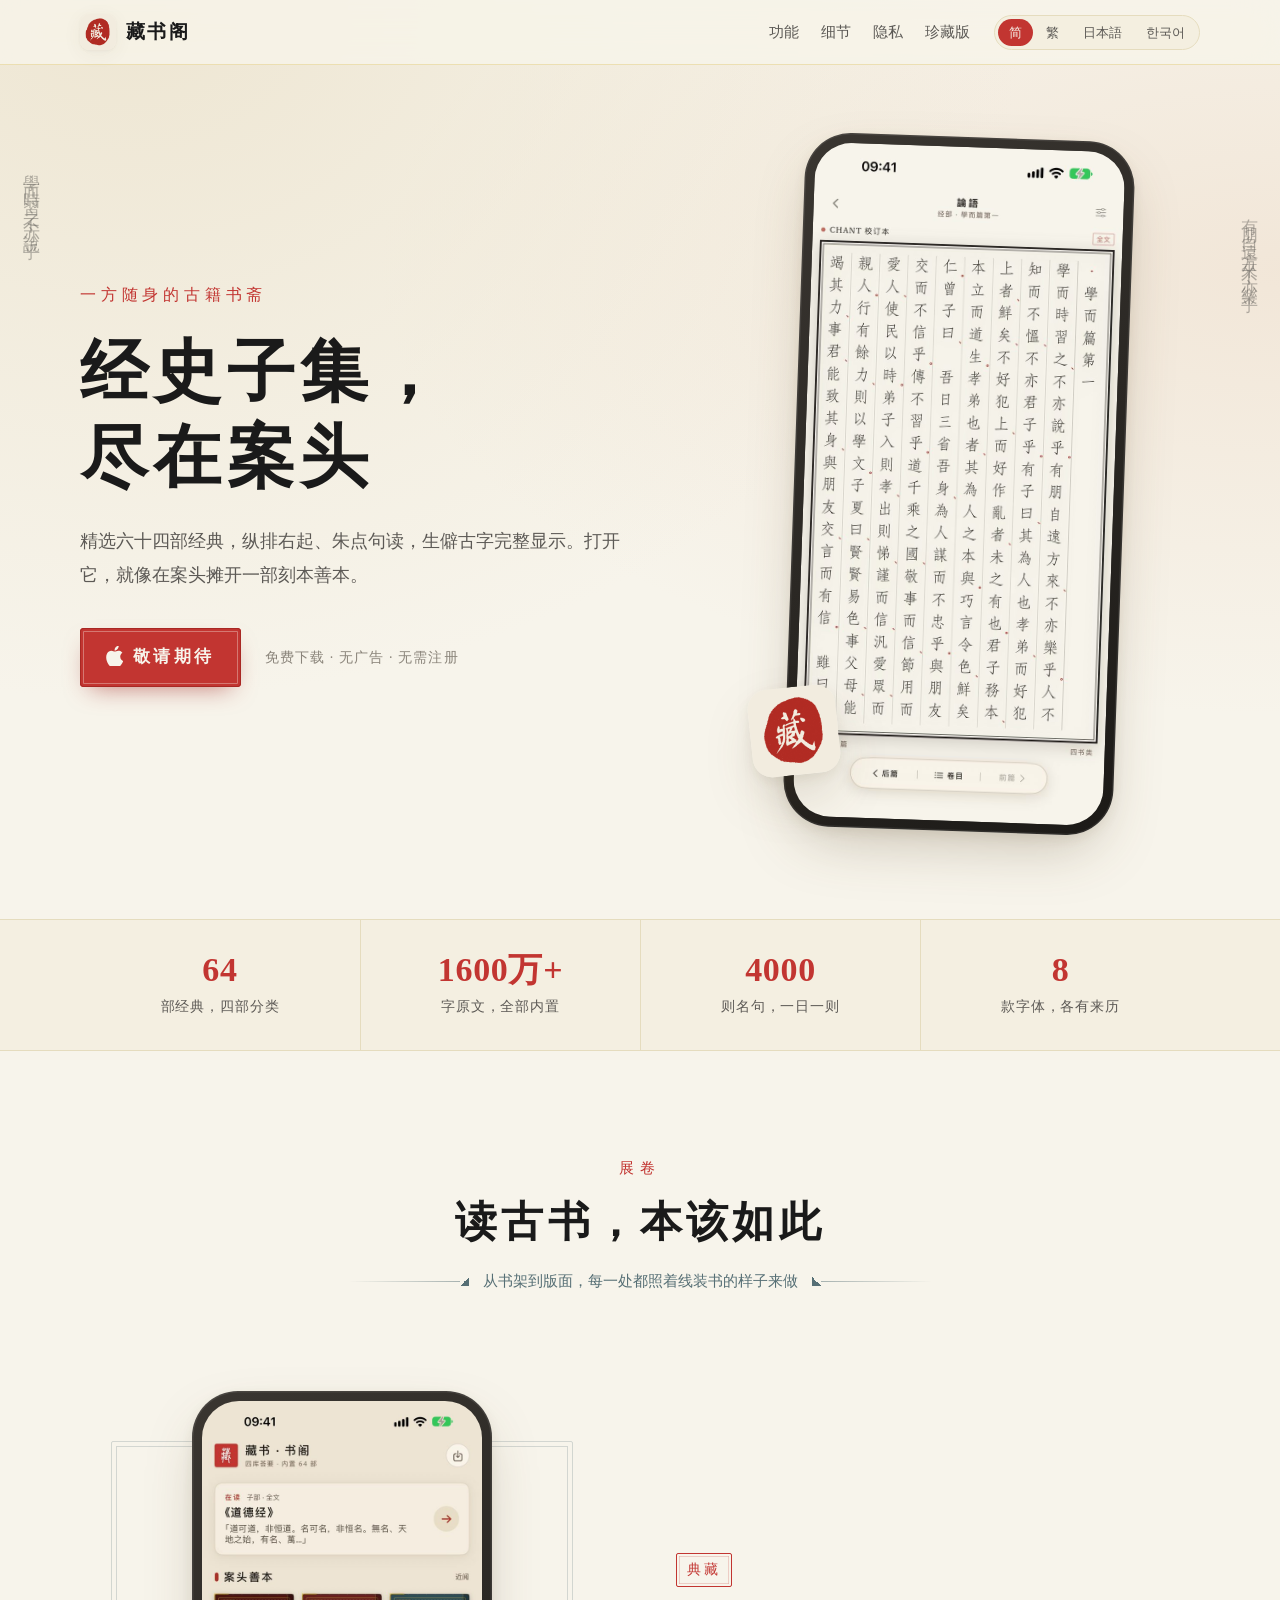
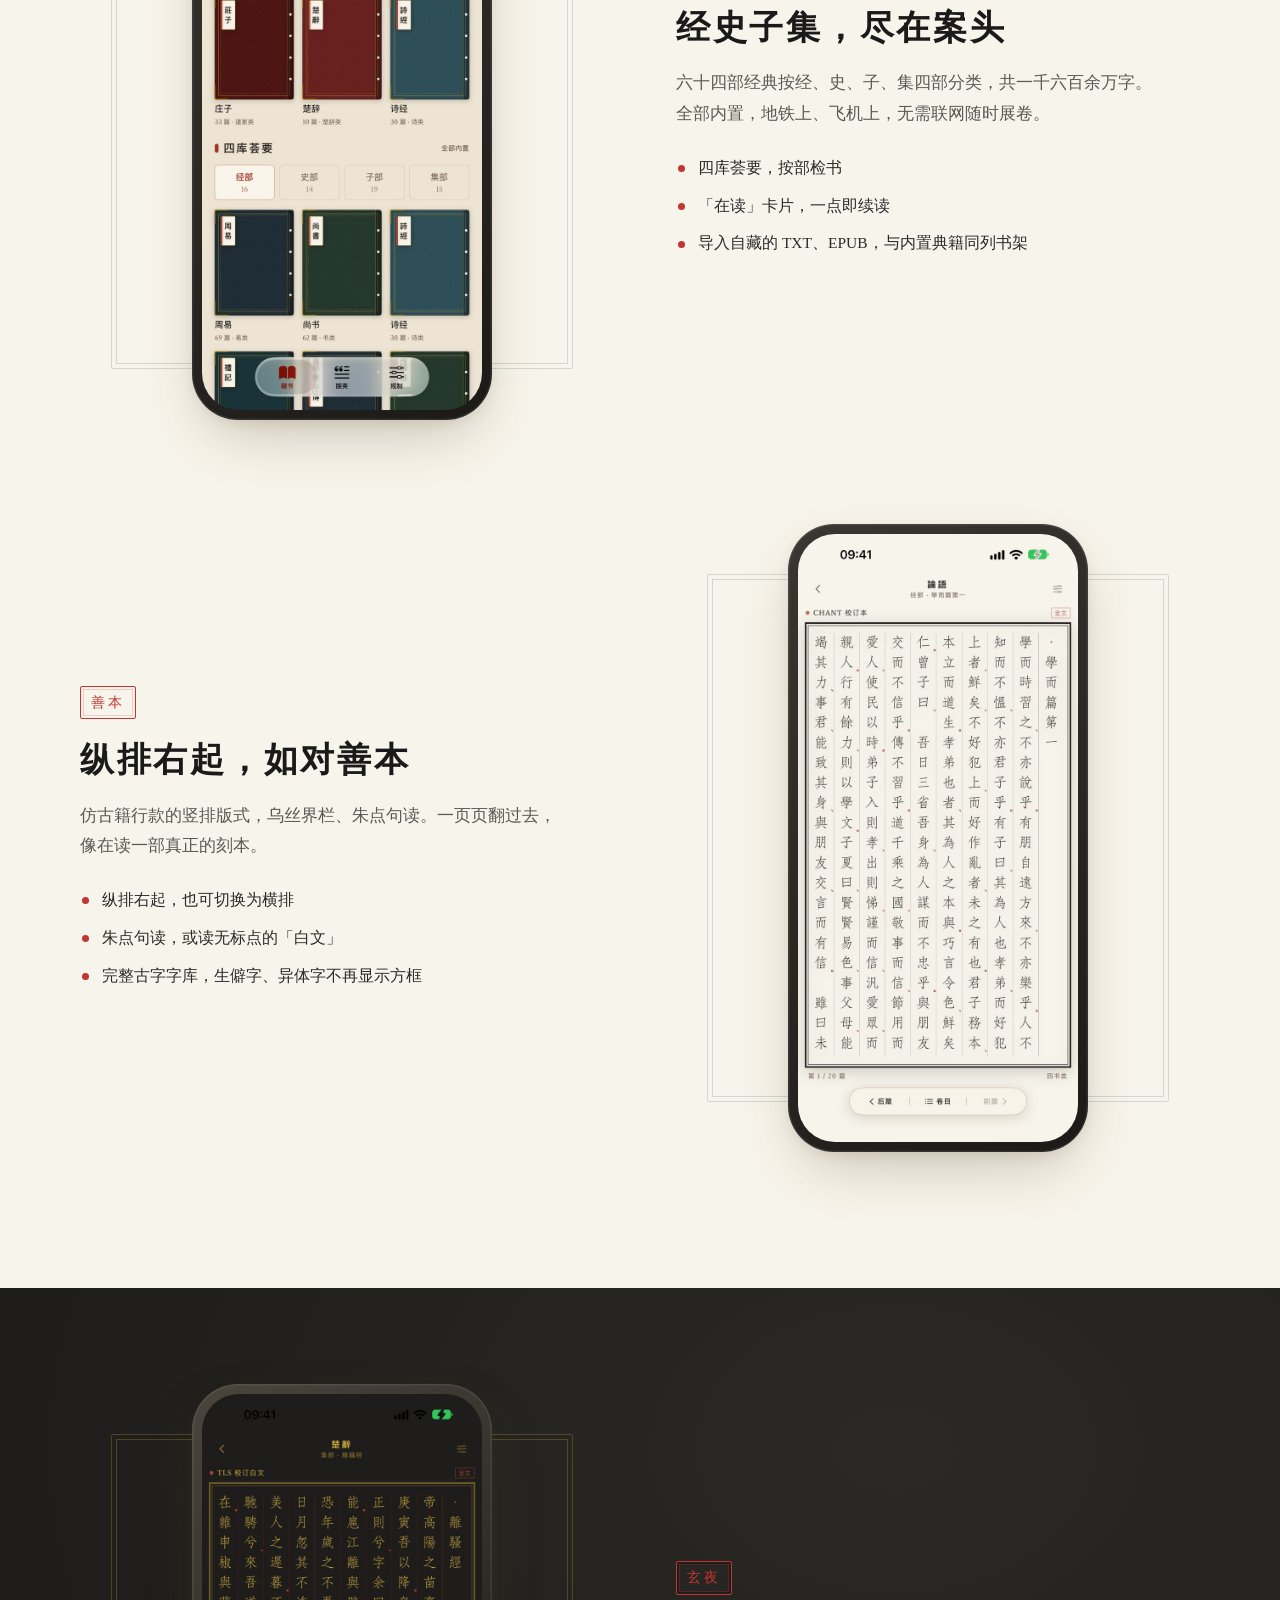
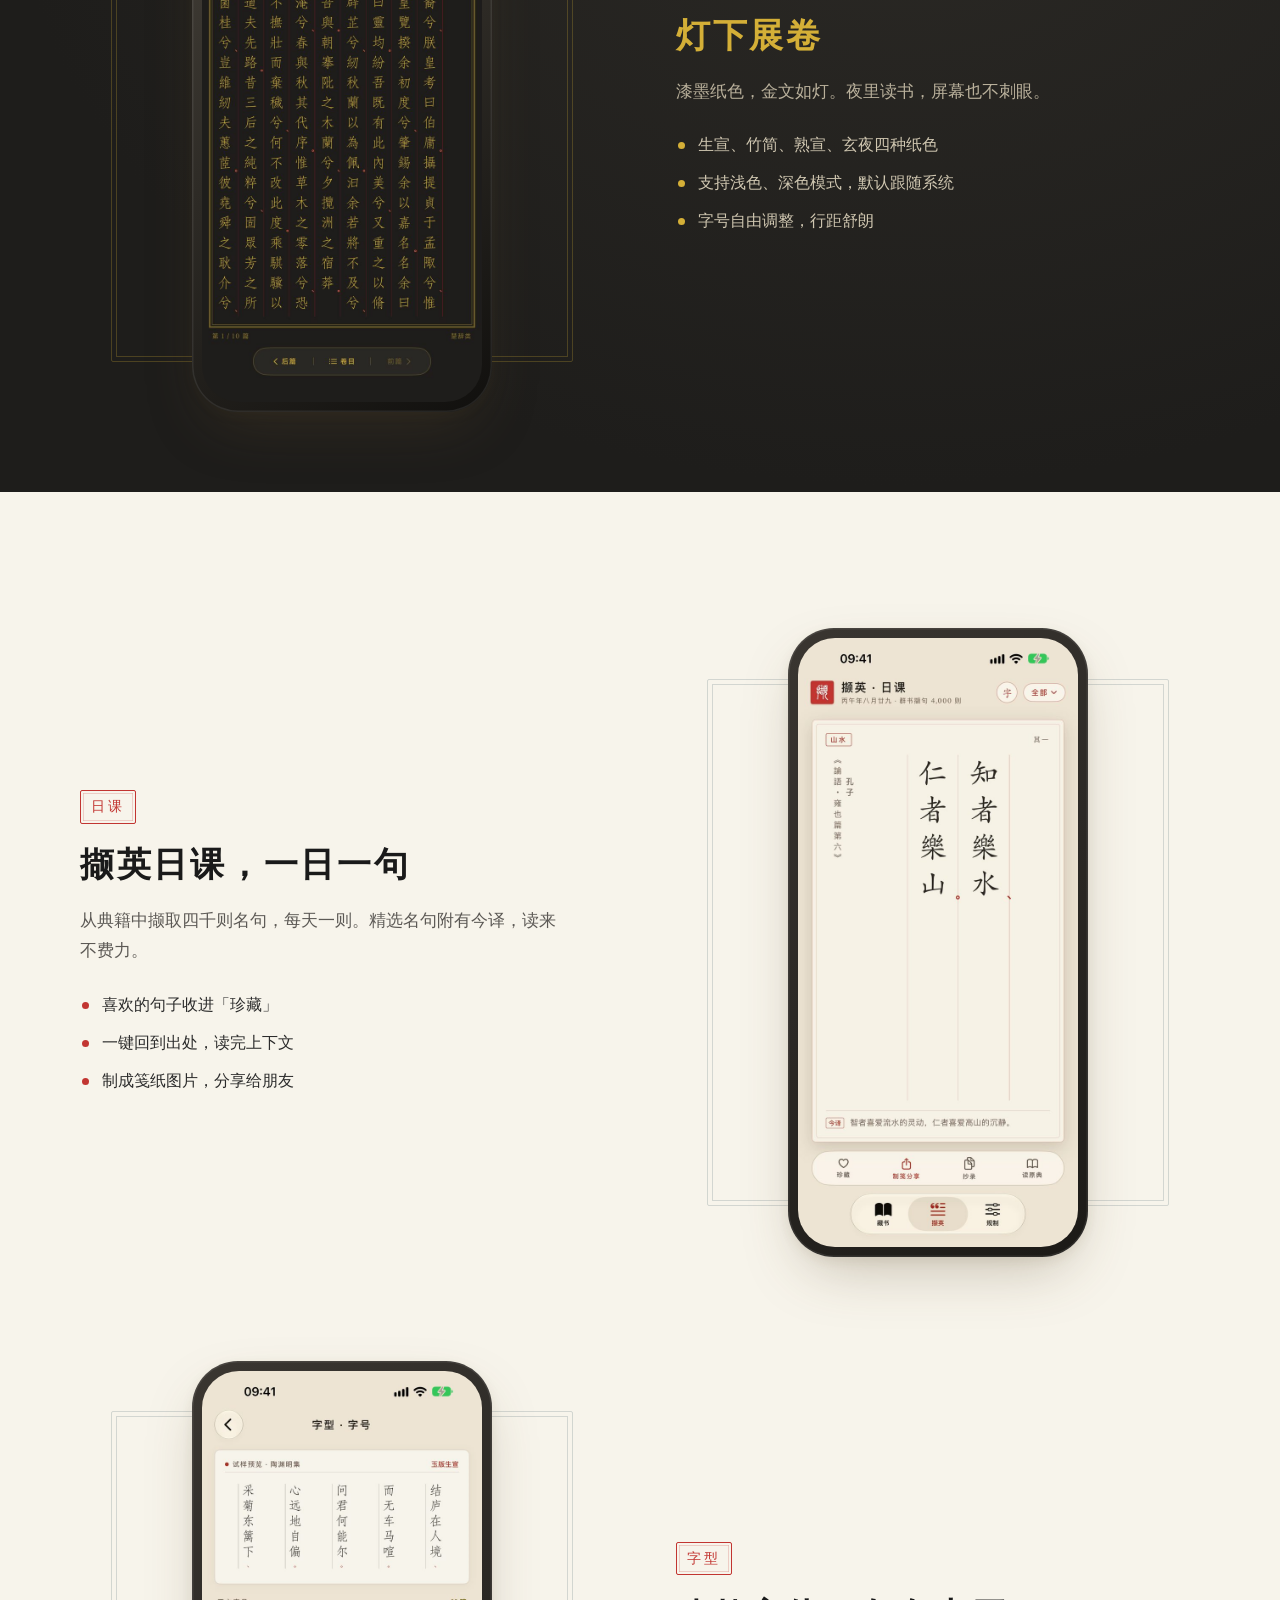
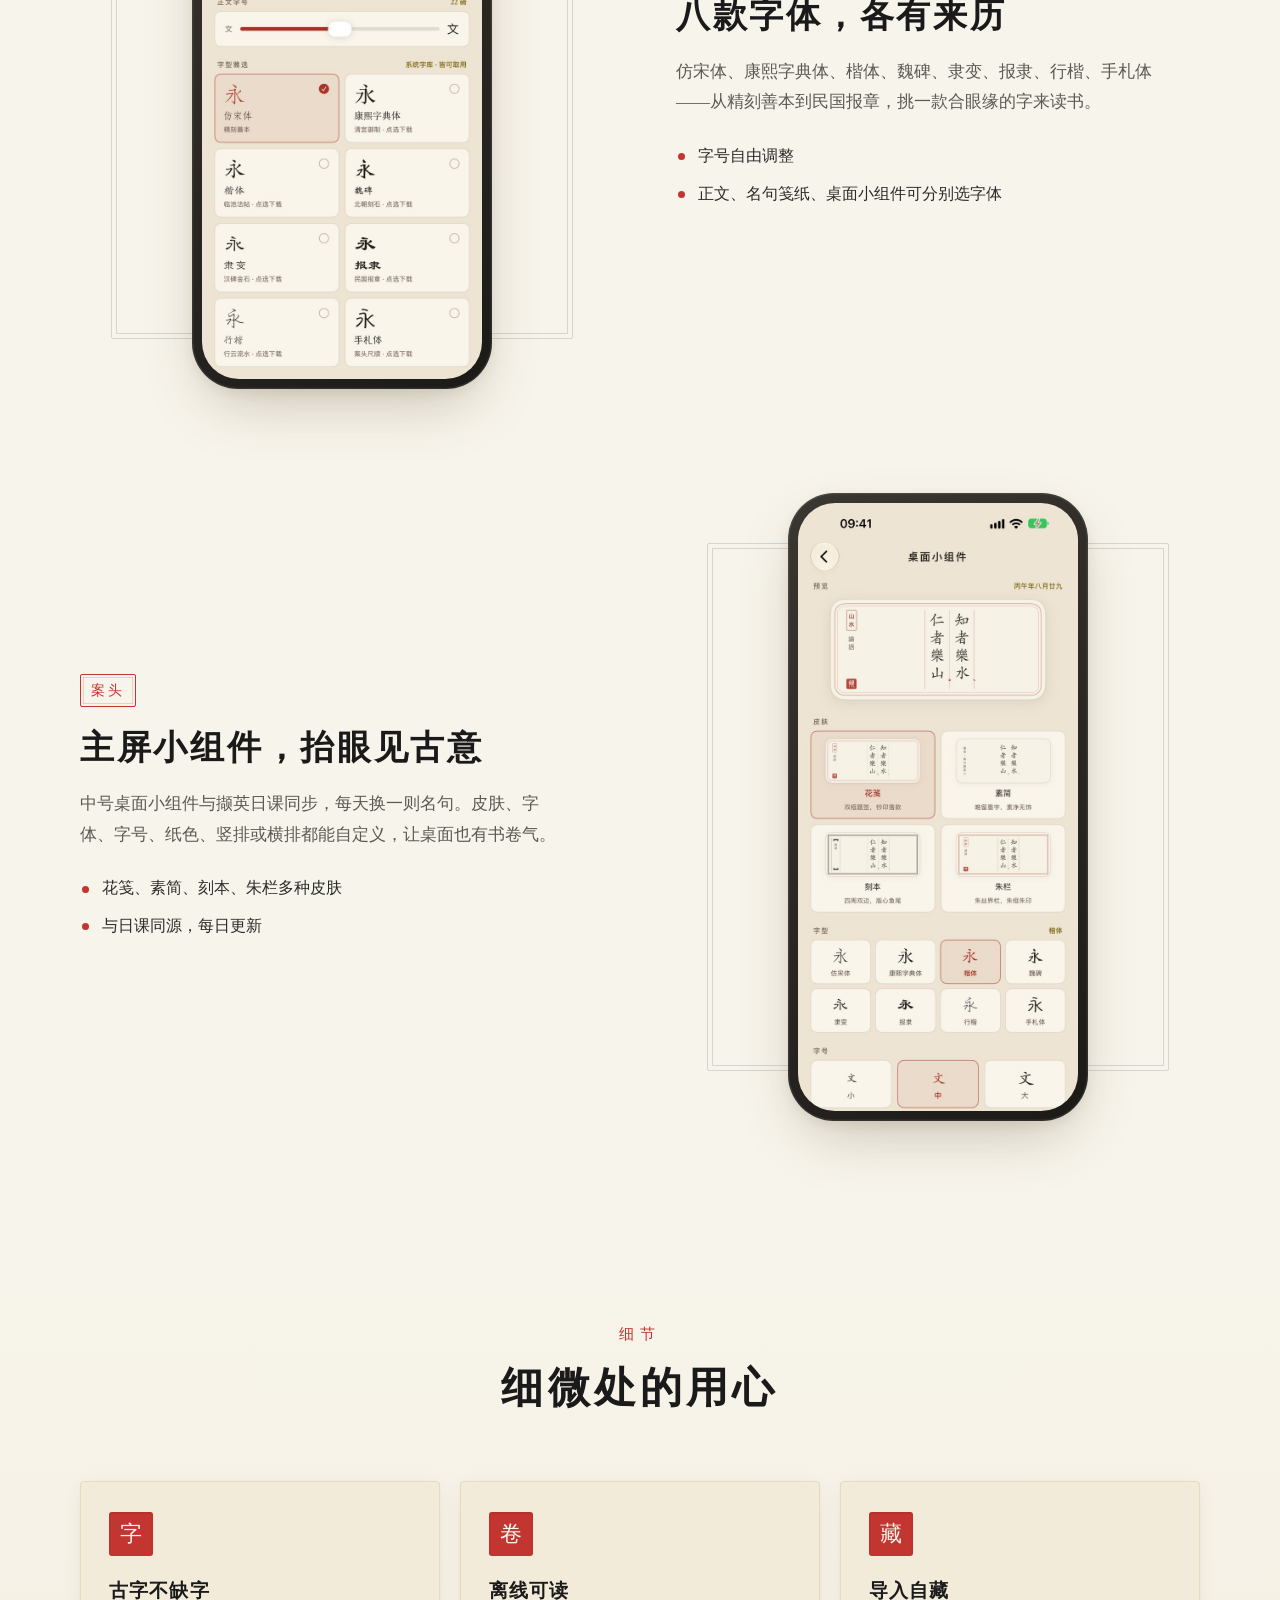
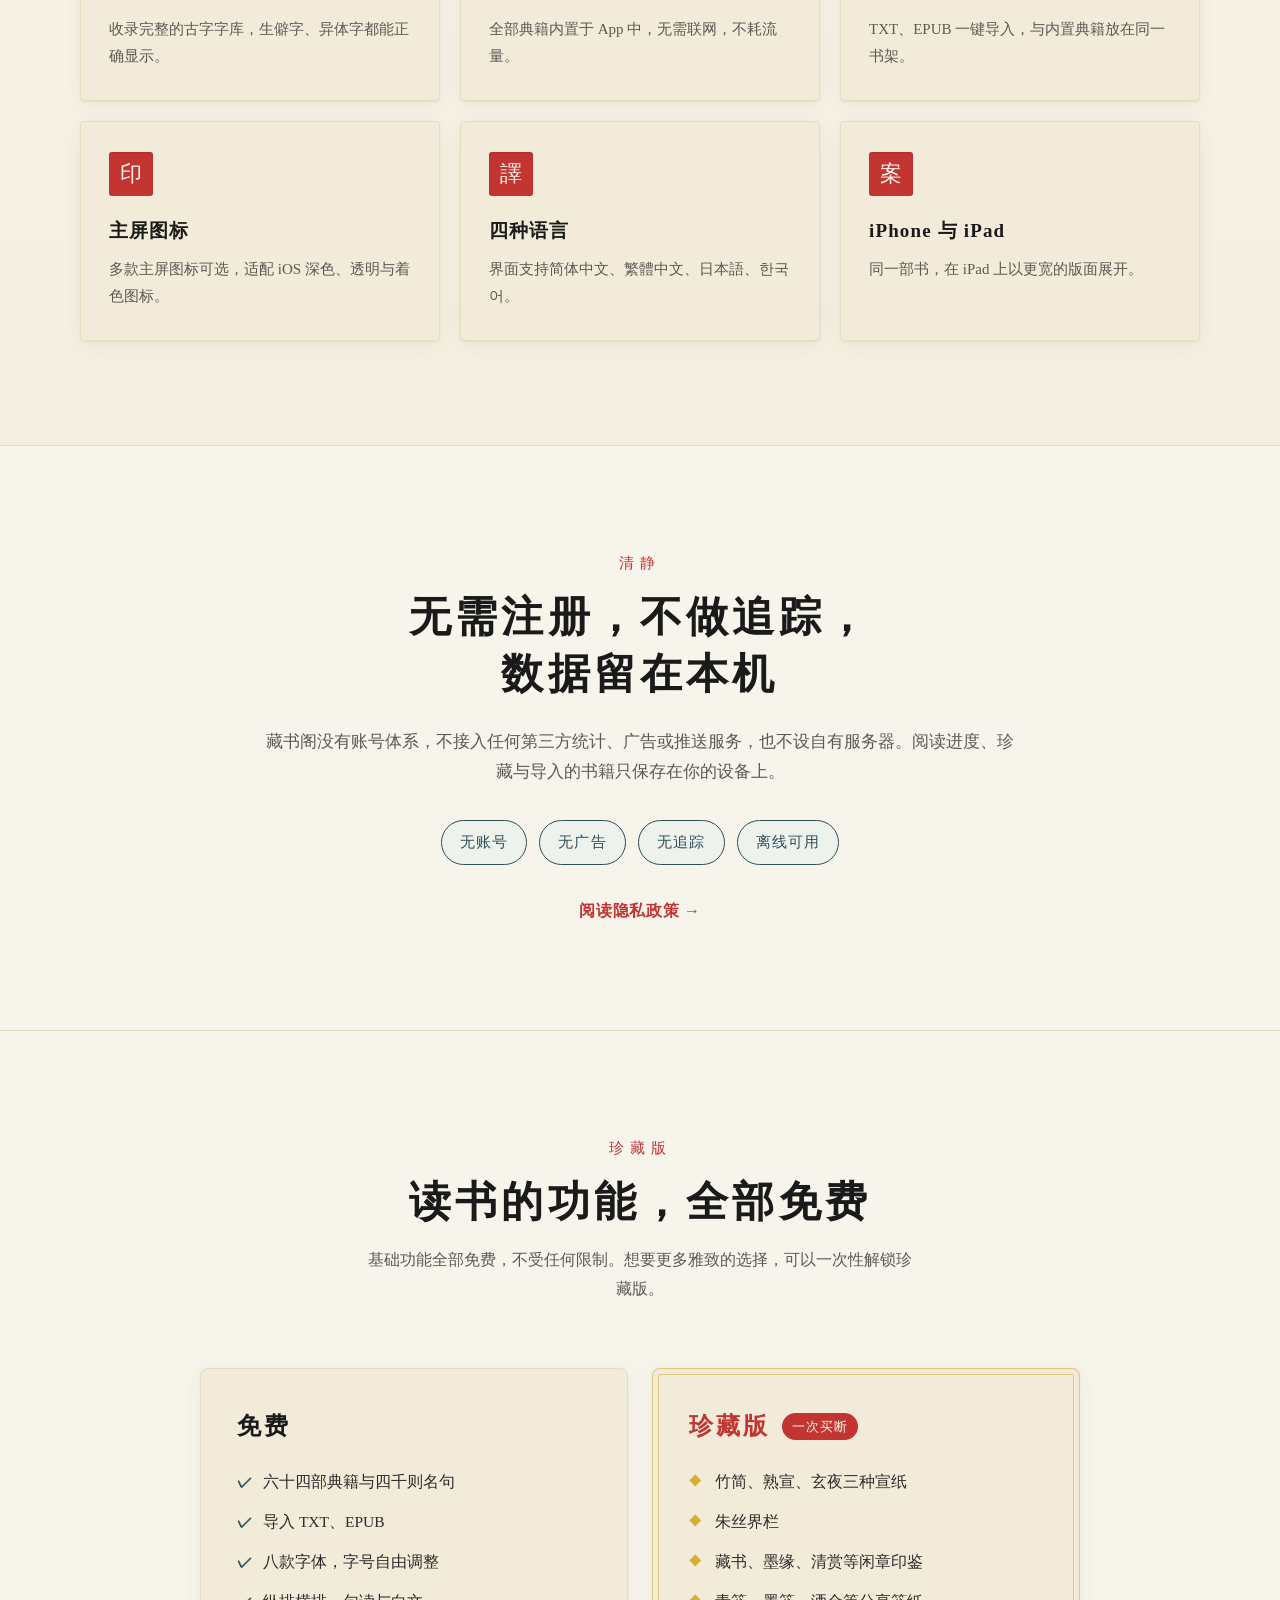
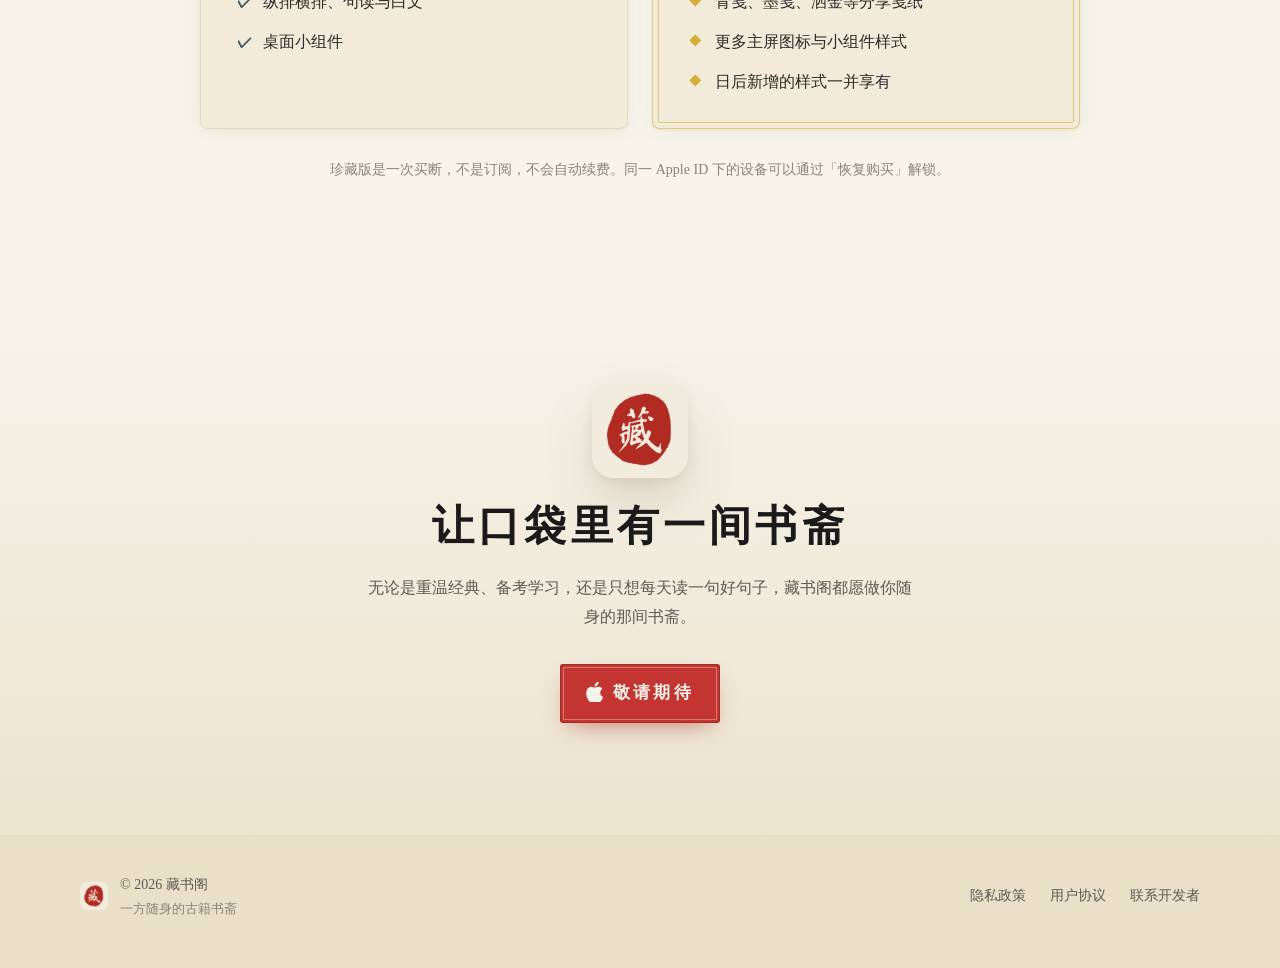
==== website/index.html @ b7f296fc "Add files via upload" ====
<!DOCTYPE html>
<html lang="zh-CN">
<head>
  <meta charset="UTF-8">
  <meta name="viewport" content="width=device-width, initial-scale=1.0">
  <title>藏书阁 — 纵排善本的古籍阅读器</title>
  <meta name="description" content="藏书阁是一款 iPhone 与 iPad 古籍阅读 App：六十四部经史子集经典全部内置，纵排右起、乌丝界栏、朱点句读，生僻古字完整显示；每日一则名句与桌面小组件。无广告，无需注册。">
  <meta name="theme-color" content="#F7F4EB">
  <link rel="canonical" href="https://cangshuge.nonoor.com/">
  <link rel="alternate" hreflang="zh-Hans" href="https://cangshuge.nonoor.com/?lang=zh-Hans">
  <link rel="alternate" hreflang="zh-Hant" href="https://cangshuge.nonoor.com/?lang=zh-Hant">
  <link rel="alternate" hreflang="ja" href="https://cangshuge.nonoor.com/?lang=ja">
  <link rel="alternate" hreflang="ko" href="https://cangshuge.nonoor.com/?lang=ko">
  <link rel="alternate" hreflang="x-default" href="https://cangshuge.nonoor.com/">
  <meta property="og:type" content="website">
  <meta property="og:url" content="https://cangshuge.nonoor.com/">
  <meta property="og:title" content="藏书阁 — 纵排善本的古籍阅读器">
  <meta property="og:description" content="">
  <meta property="og:image" content="https://cangshuge.nonoor.com/assets/og-zh-Hans.jpg">
  <meta name="twitter:card" content="summary_large_image">
  <link rel="icon" href="./assets/favicon.png" type="image/png">
  <link rel="apple-touch-icon" href="./assets/apple-touch-icon.png">
  <link rel="stylesheet" href="./css/style.css">
</head>
<body>
  <header class="site-header">
    <div class="container header-inner">
      <a class="brand" href="./">
        <img src="./assets/app-icon.png" alt="" class="brand-icon" width="36" height="36">
        <span data-i18n="appName">藏书阁</span>
      </a>
      <nav class="site-nav" aria-label="Sections">
        <a href="#features" data-i18n="navFeatures">功能</a>
        <a href="#details" data-i18n="navDetails">细节</a>
        <a href="#privacy" data-i18n="navPrivacy">隐私</a>
        <a href="#premium" data-i18n="navPremium">珍藏版</a>
      </nav>
      <nav class="lang-switcher" aria-label="Language">
        <button type="button" data-lang="zh-Hans">简</button>
        <button type="button" data-lang="zh-Hant">繁</button>
        <button type="button" data-lang="ja">日本語</button>
        <button type="button" data-lang="ko">한국어</button>
      </nav>
    </div>
  </header>

  <main>
    <section class="hero">
      <p class="hero-column hero-column-left" aria-hidden="true">學而時習之不亦說乎</p>
      <p class="hero-column hero-column-right" aria-hidden="true">有朋自遠方來不亦樂乎</p>
      <div class="container hero-inner">
        <div class="hero-copy">
          <p class="eyebrow" data-i18n="heroEyebrow">一方随身的古籍书斋</p>
          <h1 data-i18n-html="heroTitle">经史子集，<br>尽在案头</h1>
          <p class="hero-subtitle" data-i18n="heroSubtitle">精选六十四部经典，纵排右起、朱点句读，生僻古字完整显示。打开它，就像在案头摊开一部刻本善本。</p>
          <div class="hero-actions">
            <a class="seal-button is-pending" data-app-store aria-disabled="true" target="_blank" rel="noopener">
              <svg class="apple-mark" viewBox="0 0 17 20" aria-hidden="true"><path fill="currentColor" d="M14.2 10.6c0-2.6 2.1-3.8 2.2-3.9-1.2-1.8-3.1-2-3.7-2-1.6-.2-3.1.9-3.9.9-.8 0-2-.9-3.4-.9C3.7 4.8 2 5.8 1.1 7.4-.8 10.7.6 15.6 2.4 18.2c.9 1.3 1.9 2.7 3.3 2.6 1.3-.1 1.8-.9 3.4-.9s2 .9 3.4.8c1.4 0 2.3-1.3 3.2-2.6 1-1.5 1.4-2.9 1.4-3-.1 0-2.9-1.1-2.9-4.5zM11.6 3c.7-.9 1.2-2.1 1.1-3.3-1 0-2.3.7-3 1.6-.7.8-1.2 2-1.1 3.2 1.1.1 2.3-.6 3-1.5z"/></svg>
              <span>敬请期待</span>
            </a>
            <p class="hero-note" data-i18n="heroNote">免费下载 · 无广告 · 无需注册</p>
          </div>
        </div>
        <div class="hero-visual">
          <div class="phone phone-hero">
            <img data-shot="02-reader" src="./assets/screenshots/zh-Hans/02-reader.jpg" alt="" width="330" height="717">
          </div>
          <img class="hero-seal" src="./assets/app-icon.png" alt="" width="88" height="88">
        </div>
      </div>
    </section>

    <section class="stats">
      <div class="container stats-grid">
        <div class="stat"><strong data-i18n="stat1Num">64</strong><span data-i18n="stat1Label">部经典，四部分类</span></div>
        <div class="stat"><strong data-i18n="stat2Num">1600万+</strong><span data-i18n="stat2Label">字原文，全部内置</span></div>
        <div class="stat"><strong data-i18n="stat3Num">4000</strong><span data-i18n="stat3Label">则名句，一日一则</span></div>
        <div class="stat"><strong data-i18n="stat4Num">8</strong><span data-i18n="stat4Label">款字体，各有来历</span></div>
      </div>
    </section>

    <section class="features" id="features">
      <div class="container">
        <header class="section-head">
          <p class="kicker" data-i18n="featuresKicker">展卷</p>
          <h2 data-i18n="featuresTitle">读古书，本该如此</h2>
          <p class="fishtail" data-i18n="featuresSubtitle">从书架到版面，每一处都照着线装书的样子来做</p>
        </header>

        <article class="feature reveal">
          <div class="feature-media"><div class="phone"><img data-shot="01-library" src="./assets/screenshots/zh-Hans/01-library.jpg" alt="" loading="lazy" width="330" height="717"></div></div>
          <div class="feature-copy">
            <p class="feature-kicker"><span class="seal-mark" data-i18n="f1Kicker">典藏</span></p>
            <h3 data-i18n="f1Title">经史子集，尽在案头</h3>
            <p data-i18n="f1Desc"></p>
            <ul class="feature-points" data-i18n-list="f1Points"></ul>
          </div>
        </article>

        <article class="feature feature-reverse reveal">
          <div class="feature-media"><div class="phone"><img data-shot="02-reader" src="./assets/screenshots/zh-Hans/02-reader.jpg" alt="" loading="lazy" width="330" height="717"></div></div>
          <div class="feature-copy">
            <p class="feature-kicker"><span class="seal-mark" data-i18n="f2Kicker">善本</span></p>
            <h3 data-i18n="f2Title">纵排右起，如对善本</h3>
            <p data-i18n="f2Desc"></p>
            <ul class="feature-points" data-i18n-list="f2Points"></ul>
          </div>
        </article>
      </div>
    </section>

    <section class="night">
      <div class="container">
        <article class="feature reveal">
          <div class="feature-media"><div class="phone phone-dark"><img data-shot="03-night" src="./assets/screenshots/zh-Hans/03-night.jpg" alt="" loading="lazy" width="330" height="717"></div></div>
          <div class="feature-copy">
            <p class="feature-kicker"><span class="seal-mark" data-i18n="f3Kicker">玄夜</span></p>
            <h3 data-i18n="f3Title">灯下展卷</h3>
            <p data-i18n="f3Desc"></p>
            <ul class="feature-points" data-i18n-list="f3Points"></ul>
          </div>
        </article>
      </div>
    </section>

    <section class="features">
      <div class="container">
        <article class="feature feature-reverse reveal">
          <div class="feature-media"><div class="phone"><img data-shot="04-quotes" src="./assets/screenshots/zh-Hans/04-quotes.jpg" alt="" loading="lazy" width="330" height="717"></div></div>
          <div class="feature-copy">
            <p class="feature-kicker"><span class="seal-mark" data-i18n="f4Kicker">日课</span></p>
            <h3 data-i18n="f4Title">撷英日课，一日一句</h3>
            <p data-i18n="f4Desc"></p>
            <ul class="feature-points" data-i18n-list="f4Points"></ul>
          </div>
        </article>

        <article class="feature reveal">
          <div class="feature-media"><div class="phone"><img data-shot="05-fonts" src="./assets/screenshots/zh-Hans/05-fonts.jpg" alt="" loading="lazy" width="330" height="717"></div></div>
          <div class="feature-copy">
            <p class="feature-kicker"><span class="seal-mark" data-i18n="f5Kicker">字型</span></p>
            <h3 data-i18n="f5Title">八款字体，各有来历</h3>
            <p data-i18n="f5Desc"></p>
            <ul class="feature-points" data-i18n-list="f5Points"></ul>
          </div>
        </article>

        <article class="feature feature-reverse reveal">
          <div class="feature-media"><div class="phone"><img data-shot="06-widget" src="./assets/screenshots/zh-Hans/06-widget.jpg" alt="" loading="lazy" width="330" height="717"></div></div>
          <div class="feature-copy">
            <p class="feature-kicker"><span class="seal-mark" data-i18n="f6Kicker">案头</span></p>
            <h3 data-i18n="f6Title">主屏小组件，抬眼见古意</h3>
            <p data-i18n="f6Desc"></p>
            <ul class="feature-points" data-i18n-list="f6Points"></ul>
          </div>
        </article>
      </div>
    </section>

    <section class="details" id="details">
      <div class="container">
        <header class="section-head">
          <p class="kicker" data-i18n="detailsKicker">细节</p>
          <h2 data-i18n="detailsTitle">细微处的用心</h2>
        </header>
        <div class="details-grid">
          <div class="detail reveal"><span class="detail-glyph" aria-hidden="true">字</span><h3 data-i18n="d1Title"></h3><p data-i18n="d1Desc"></p></div>
          <div class="detail reveal"><span class="detail-glyph" aria-hidden="true">卷</span><h3 data-i18n="d2Title"></h3><p data-i18n="d2Desc"></p></div>
          <div class="detail reveal"><span class="detail-glyph" aria-hidden="true">藏</span><h3 data-i18n="d3Title"></h3><p data-i18n="d3Desc"></p></div>
          <div class="detail reveal"><span class="detail-glyph" aria-hidden="true">印</span><h3 data-i18n="d4Title"></h3><p data-i18n="d4Desc"></p></div>
          <div class="detail reveal"><span class="detail-glyph" aria-hidden="true">譯</span><h3 data-i18n="d5Title"></h3><p data-i18n="d5Desc"></p></div>
          <div class="detail reveal"><span class="detail-glyph" aria-hidden="true">案</span><h3 data-i18n="d6Title"></h3><p data-i18n="d6Desc"></p></div>
        </div>
      </div>
    </section>

    <section class="privacy-band" id="privacy">
      <div class="container privacy-inner reveal">
        <p class="kicker" data-i18n="privacyKicker">清静</p>
        <h2 data-i18n-html="privacyTitle">无需注册，不做追踪，<br>数据留在本机</h2>
        <p class="privacy-desc" data-i18n="privacyDesc"></p>
        <ul class="privacy-pills">
          <li data-i18n="p1">无账号</li>
          <li data-i18n="p2">无广告</li>
          <li data-i18n="p3">无追踪</li>
          <li data-i18n="p4">离线可用</li>
        </ul>
        <a class="text-link" href="./privacy/" data-legal-link="privacy"><span data-i18n="privacyLink">阅读隐私政策</span> →</a>
      </div>
    </section>

    <section class="premium" id="premium">
      <div class="container">
        <header class="section-head">
          <p class="kicker" data-i18n="premiumKicker">珍藏版</p>
          <h2 data-i18n="premiumTitle">读书的功能，全部免费</h2>
          <p class="section-subtitle" data-i18n="premiumSubtitle"></p>
        </header>
        <div class="plans">
          <div class="plan reveal">
            <h3 data-i18n="freeTitle">免费</h3>
            <ul class="plan-points" data-i18n-list="freePoints"></ul>
          </div>
          <div class="plan plan-premium reveal">
            <h3><span data-i18n="premiumCardTitle">珍藏版</span><span class="plan-badge" data-i18n="premiumBadge">一次买断</span></h3>
            <ul class="plan-points" data-i18n-list="premiumPoints"></ul>
          </div>
        </div>
        <p class="premium-note" data-i18n="premiumNote"></p>
      </div>
    </section>

    <section class="cta">
      <div class="container cta-inner reveal">
        <img src="./assets/app-icon.png" alt="" width="96" height="96" class="cta-icon">
        <h2 data-i18n="ctaTitle">让口袋里有一间书斋</h2>
        <p data-i18n="ctaSubtitle"></p>
        <a class="seal-button is-pending" data-app-store aria-disabled="true" target="_blank" rel="noopener">
          <svg class="apple-mark" viewBox="0 0 17 20" aria-hidden="true"><path fill="currentColor" d="M14.2 10.6c0-2.6 2.1-3.8 2.2-3.9-1.2-1.8-3.1-2-3.7-2-1.6-.2-3.1.9-3.9.9-.8 0-2-.9-3.4-.9C3.7 4.8 2 5.8 1.1 7.4-.8 10.7.6 15.6 2.4 18.2c.9 1.3 1.9 2.7 3.3 2.6 1.3-.1 1.8-.9 3.4-.9s2 .9 3.4.8c1.4 0 2.3-1.3 3.2-2.6 1-1.5 1.4-2.9 1.4-3-.1 0-2.9-1.1-2.9-4.5zM11.6 3c.7-.9 1.2-2.1 1.1-3.3-1 0-2.3.7-3 1.6-.7.8-1.2 2-1.1 3.2 1.1.1 2.3-.6 3-1.5z"/></svg>
          <span>敬请期待</span>
        </a>
      </div>
    </section>
  </main>

  <footer class="site-footer">
    <div class="container footer-inner">
      <div class="footer-brand">
        <img src="./assets/app-icon.png" alt="" width="28" height="28">
        <div>
          <p>© <span id="year">2026</span> <span data-i18n="appName">藏书阁</span></p>
          <p class="footer-tagline" data-i18n="footerTagline">一方随身的古籍书斋</p>
        </div>
      </div>
      <nav class="footer-links">
        <a href="./privacy/" data-legal-link="privacy" data-i18n="privacy">隐私政策</a>
        <a href="./terms/" data-legal-link="terms" data-i18n="terms">用户协议</a>
        <a href="mailto:duanwei@nonoor.com" data-i18n="contact">联系开发者</a>
      </nav>
    </div>
  </footer>

  <script src="./js/i18n.js"></script>
  <script src="./js/lang.js"></script>
  <script src="./js/main.js"></script>
</body>
</html>
---- website/css/style.css ----
:root {
  --paper: #F7F4EB;
  --paper-aged: #F2EBD9;
  --paper-deep: #EAE0C8;
  --rule: #E5DCBE;
  --ink: #2B2B2B;
  --ink-title: #1A1A1A;
  --ink-soft: #5C5955;
  --ink-faint: #8A847A;
  --cinnabar: #C23531;
  --cinnabar-pressed: #A82824;
  --indigo: #2E4E58;
  --gold: #D4AF37;
  --night: #1E1D1B;
  --night-ink: #D4AF37;
  --shadow: 0 4px 20px -2px rgba(92, 73, 44, 0.08), 0 1px 3px rgba(92, 73, 44, 0.05);
  --shadow-lift: 0 24px 60px -18px rgba(92, 73, 44, 0.35), 0 4px 12px rgba(92, 73, 44, 0.08);
  --radius: 4px;
  --serif: "Songti SC", "STSong", "Noto Serif SC", "Source Han Serif SC", "Noto Serif CJK SC", serif;
  --container: 1120px;
}

html[lang="zh-TW"] { --serif: "Songti TC", "Noto Serif TC", "Source Han Serif TC", "Noto Serif CJK TC", "PMingLiU", serif; }
html[lang="ja"] { --serif: "Hiragino Mincho ProN", "Yu Mincho", "YuMincho", "Noto Serif JP", "Source Han Serif JP", serif; }
html[lang="ko"] { --serif: "AppleMyungjo", "Nanum Myeongjo", "Noto Serif KR", "Source Han Serif KR", "Batang", serif; word-break: keep-all; overflow-wrap: anywhere; }

*,
*::before,
*::after { box-sizing: border-box; }

html { scroll-behavior: smooth; scroll-padding-top: 72px; }

body {
  margin: 0;
  font-family: var(--serif);
  font-size: 16px;
  line-height: 1.8;
  color: var(--ink);
  background-color: var(--paper);
  background-image:
    radial-gradient(ellipse at 10% 0%, rgba(234, 224, 200, 0.7), transparent 55%),
    radial-gradient(ellipse at 100% 30%, rgba(226, 190, 160, 0.25), transparent 50%);
  background-attachment: fixed;
  -webkit-font-smoothing: antialiased;
  text-rendering: optimizeLegibility;
}

img { max-width: 100%; display: block; }
a { color: inherit; }
h1, h2, h3 { color: var(--ink-title); font-weight: 700; margin: 0; }
p { margin: 0; }

.container { width: min(var(--container), 100% - 40px); margin-inline: auto; }

/* Header */
.site-header {
  position: sticky;
  top: 0;
  z-index: 20;
  background: rgba(247, 244, 235, 0.82);
  backdrop-filter: blur(20px) saturate(140%);
  -webkit-backdrop-filter: blur(20px) saturate(140%);
  border-bottom: 0.5px solid rgba(212, 175, 55, 0.3);
}
.header-inner { display: flex; align-items: center; gap: 24px; height: 64px; }
.brand { display: flex; align-items: center; gap: 10px; text-decoration: none; font-size: 19px; font-weight: 700; letter-spacing: 0.12em; color: var(--ink-title); }
.brand-icon { width: 36px; height: 36px; border-radius: 9px; box-shadow: var(--shadow); }
.site-nav { display: flex; gap: 22px; margin-left: auto; font-size: 15px; }
.site-nav a { text-decoration: none; color: var(--ink-soft); transition: color 0.2s; }
.site-nav a:hover { color: var(--cinnabar); }
.lang-switcher { display: flex; gap: 2px; padding: 3px; border: 0.5px solid var(--rule); border-radius: 999px; background: rgba(242, 235, 217, 0.6); }
.lang-switcher button {
  font: inherit;
  font-size: 13px;
  line-height: 1;
  padding: 7px 11px;
  border: 0;
  border-radius: 999px;
  background: transparent;
  color: var(--ink-soft);
  cursor: pointer;
  transition: background 0.2s, color 0.2s;
}
.lang-switcher button:hover { color: var(--cinnabar); }
.lang-switcher button.is-active { background: var(--cinnabar); color: var(--paper); }

/* Buttons */
.seal-button {
  display: inline-flex;
  align-items: center;
  gap: 10px;
  padding: 14px 26px;
  background: var(--cinnabar);
  color: var(--paper);
  text-decoration: none;
  font-size: 17px;
  font-weight: 600;
  letter-spacing: 0.06em;
  border-radius: var(--radius);
  box-shadow: inset 0 0 0 1px var(--cinnabar-pressed), inset 0 0 0 3px var(--cinnabar), inset 0 0 0 4px rgba(247, 244, 235, 0.35), 0 10px 24px -10px rgba(162, 40, 36, 0.6);
  transition: transform 0.15s, background 0.2s;
}
.seal-button:hover { background: var(--cinnabar-pressed); }
.seal-button:active { transform: scale(0.97); }
.seal-button.is-pending { cursor: default; letter-spacing: 0.2em; }
.seal-button.is-pending:hover { background: var(--cinnabar); }
.seal-button.is-pending:active { transform: none; }
html[lang="ja"] .seal-button.is-pending, html[lang="ko"] .seal-button.is-pending { letter-spacing: 0.06em; }
.apple-mark { width: 17px; height: 20px; margin-top: -3px; }
.text-link { color: var(--cinnabar); text-decoration: none; font-weight: 600; letter-spacing: 0.04em; }
.text-link:hover { text-decoration: underline; text-underline-offset: 4px; }

/* Hero */
.hero { position: relative; overflow: hidden; padding: 72px 0 88px; }
.hero-inner { display: grid; grid-template-columns: 1.1fr 0.9fr; align-items: center; gap: 48px; }
.eyebrow { color: var(--cinnabar); font-size: 16px; letter-spacing: 0.3em; margin-bottom: 20px; }
html[lang="ja"] .eyebrow, html[lang="ko"] .eyebrow { letter-spacing: 0.12em; }
.hero h1 { font-size: clamp(40px, 6vw, 68px); line-height: 1.25; letter-spacing: 0.08em; }
html[lang="ja"] .hero h1, html[lang="ko"] .hero h1 { letter-spacing: 0.02em; font-size: clamp(36px, 5vw, 58px); }
.hero-subtitle { margin-top: 24px; font-size: 18px; color: var(--ink-soft); max-width: 30em; line-height: 1.9; }
.hero-actions { margin-top: 36px; display: flex; flex-wrap: wrap; align-items: center; gap: 18px 24px; }
.hero-note { color: var(--ink-faint); font-size: 14px; letter-spacing: 0.08em; }
.hero-visual { position: relative; justify-self: center; }
.hero-seal { position: absolute; left: -44px; bottom: 56px; width: 88px; height: 88px; border-radius: 20px; box-shadow: var(--shadow-lift); transform: rotate(-6deg); }
.hero-column {
  position: absolute;
  top: 96px;
  writing-mode: vertical-rl;
  font-family: "Songti TC", "Noto Serif TC", var(--serif);
  font-size: 17px;
  letter-spacing: 0.5em;
  color: rgba(92, 89, 85, 0.45);
  margin: 0;
  pointer-events: none;
}
.hero-column-left { left: max(16px, calc(50% - 640px)); }
.hero-column-right { right: max(16px, calc(50% - 640px)); top: 140px; }

/* Phone frame */
.phone {
  width: 300px;
  padding: 10px;
  border-radius: 46px;
  background: linear-gradient(145deg, #3a3631, #1c1a17);
  box-shadow: var(--shadow-lift), inset 0 0 0 1.5px rgba(255, 255, 255, 0.08);
}
.phone img { width: 100%; height: auto; border-radius: 37px; background: var(--paper-aged); }
.phone-hero { width: 330px; transform: rotate(2deg); }

/* Stats */
.stats { border-block: 0.5px solid var(--rule); background: rgba(242, 235, 217, 0.55); }
.stats-grid { display: grid; grid-template-columns: repeat(4, 1fr); }
.stat { padding: 30px 12px; text-align: center; display: flex; flex-direction: column; gap: 4px; }
.stat + .stat { border-left: 0.5px solid var(--rule); }
.stat strong { font-size: 34px; color: var(--cinnabar); letter-spacing: 0.02em; line-height: 1.2; }
.stat span { font-size: 14px; color: var(--ink-soft); letter-spacing: 0.06em; }

/* Section heads */
.section-head { text-align: center; margin-bottom: 64px; }
.kicker { color: var(--cinnabar); font-size: 15px; letter-spacing: 0.4em; margin-bottom: 12px; }
html[lang="ja"] .kicker, html[lang="ko"] .kicker { letter-spacing: 0.16em; }
.section-head h2, .privacy-inner h2, .cta h2 { font-size: clamp(30px, 4vw, 42px); letter-spacing: 0.1em; line-height: 1.35; }
html[lang="ja"] .section-head h2, html[lang="ko"] .section-head h2,
html[lang="ja"] .privacy-inner h2, html[lang="ko"] .privacy-inner h2,
html[lang="ja"] .cta h2, html[lang="ko"] .cta h2 { letter-spacing: 0.03em; }
.section-subtitle { margin: 16px auto 0; max-width: 34em; color: var(--ink-soft); }

/* Fish-tail divider: two inward folds enclosing a caption */
.fishtail { display: flex; align-items: center; justify-content: center; gap: 14px; margin-top: 18px; color: var(--indigo); font-size: 15px; opacity: 0.8; }
.fishtail::before,
.fishtail::after {
  content: "";
  flex: 0 1 120px;
  height: 9px;
}
.fishtail::before {
  background:
    linear-gradient(to top left, var(--indigo) 50%, transparent 50%) right center / 9px 9px no-repeat,
    linear-gradient(90deg, transparent, var(--indigo)) left center / calc(100% - 9px) 0.5px no-repeat;
}
.fishtail::after {
  background:
    linear-gradient(to top right, var(--indigo) 50%, transparent 50%) left center / 9px 9px no-repeat,
    linear-gradient(270deg, transparent, var(--indigo)) right center / calc(100% - 9px) 0.5px no-repeat;
}

/* Features */
.features { padding: 104px 0 24px; }
.features + .details, .night + .features { padding-top: 104px; }
.feature { display: grid; grid-template-columns: 1fr 1fr; align-items: center; gap: 72px; padding: 32px 0 72px; }
.feature-reverse .feature-media { order: 2; }
.feature-media { display: flex; justify-content: center; position: relative; isolation: isolate; }
.feature-media::before {
  content: "";
  position: absolute;
  inset: 8% 6%;
  border: 1.5px solid rgba(46, 78, 88, 0.18);
  outline: 0.5px solid rgba(46, 78, 88, 0.18);
  outline-offset: -6px;
  border-radius: 2px;
  z-index: -1;
}
.feature-copy { max-width: 30em; }
.feature-kicker { margin-bottom: 18px; }
.seal-mark {
  display: inline-block;
  padding: 3px 10px;
  border: 1px solid var(--cinnabar);
  color: var(--cinnabar);
  font-size: 14px;
  letter-spacing: 0.2em;
  border-radius: 2px;
  box-shadow: inset 0 0 0 2px var(--paper), inset 0 0 0 2.5px rgba(194, 53, 49, 0.4);
}
.feature h3 { font-size: clamp(26px, 3vw, 34px); letter-spacing: 0.08em; line-height: 1.35; margin-bottom: 18px; }
html[lang="ja"] .feature h3, html[lang="ko"] .feature h3 { letter-spacing: 0.02em; }
.feature-copy > p { color: var(--ink-soft); font-size: 17px; }
.feature-points { list-style: none; padding: 0; margin: 24px 0 0; display: grid; gap: 10px; }
.feature-points li { position: relative; padding-left: 22px; font-size: 15.5px; }
.feature-points li::before { content: ""; position: absolute; left: 2px; top: 0.72em; width: 7px; height: 7px; border-radius: 50%; background: var(--cinnabar); }

/* Night */
.night {
  margin-top: 40px;
  padding: 64px 0 8px;
  background: radial-gradient(ellipse at 70% 20%, #2b2925, var(--night) 70%);
  color: #CFC6B0;
}
.night .feature h3 { color: var(--night-ink); }
.night .feature-copy > p { color: #B9B09B; }
.night .seal-mark { box-shadow: inset 0 0 0 2px var(--night), inset 0 0 0 2.5px rgba(194, 53, 49, 0.5); }
.night .feature-points li::before { background: var(--gold); }
.night .feature-media::before { border-color: rgba(212, 175, 55, 0.25); outline-color: rgba(212, 175, 55, 0.25); }
.phone-dark { background: linear-gradient(145deg, #4a453d, #11100e); }

/* Details */
.details { padding: 104px 0; background: linear-gradient(transparent, rgba(242, 235, 217, 0.65)); }
.details-grid { display: grid; grid-template-columns: repeat(3, 1fr); gap: 20px; }
.detail { background: var(--paper-aged); padding: 30px 28px; border-radius: var(--radius); box-shadow: var(--shadow); border: 0.5px solid var(--rule); }
.detail-glyph {
  display: inline-grid;
  place-items: center;
  width: 44px;
  height: 44px;
  margin-bottom: 18px;
  background: var(--cinnabar);
  color: var(--paper);
  font-size: 22px;
  border-radius: 3px;
  box-shadow: inset 0 1px 2px rgba(120, 20, 15, 0.25);
  font-family: "Songti TC", "Noto Serif TC", var(--serif);
}
.detail h3 { font-size: 19px; letter-spacing: 0.06em; margin-bottom: 8px; }
.detail p { color: var(--ink-soft); font-size: 15px; line-height: 1.8; }

/* Privacy */
.privacy-band { padding: 104px 0; border-block: 0.5px solid var(--rule); background: var(--paper); }
.privacy-inner { text-align: center; max-width: 760px; }
.privacy-desc { margin: 24px auto 0; color: var(--ink-soft); font-size: 17px; }
.privacy-pills { list-style: none; padding: 0; margin: 32px 0; display: flex; flex-wrap: wrap; gap: 12px; justify-content: center; }
.privacy-pills li { padding: 8px 18px; border: 0.5px solid var(--indigo); color: var(--indigo); border-radius: 999px; font-size: 15px; letter-spacing: 0.08em; background: rgba(195, 229, 241, 0.18); }

/* Premium */
.premium { padding: 104px 0; }
.plans { display: grid; grid-template-columns: 1fr 1fr; gap: 24px; max-width: 880px; margin-inline: auto; }
.plan { background: var(--paper-aged); padding: 36px 36px 32px; border-radius: 8px; box-shadow: var(--shadow); border: 0.5px solid var(--rule); }
.plan h3 { display: flex; align-items: center; gap: 12px; font-size: 24px; letter-spacing: 0.12em; margin-bottom: 20px; }
.plan-premium { position: relative; border: 1.5px solid rgba(212, 175, 55, 0.55); outline: 0.5px solid rgba(212, 175, 55, 0.55); outline-offset: -7px; }
.plan-premium h3 { color: var(--cinnabar); }
.plan-badge { font-size: 13px; letter-spacing: 0.08em; padding: 2px 10px; border-radius: 999px; background: var(--cinnabar); color: var(--paper); font-weight: 500; }
.plan-points { list-style: none; padding: 0; margin: 0; display: grid; gap: 12px; }
.plan-points li { position: relative; padding-left: 26px; font-size: 15.5px; }
.plan-points li::before { content: "✓"; position: absolute; left: 0; color: var(--indigo); font-weight: 700; }
.plan-premium .plan-points li::before { content: "◆"; color: var(--gold); font-size: 12px; top: 0.25em; }
.premium-note { max-width: 880px; margin: 28px auto 0; text-align: center; color: var(--ink-faint); font-size: 14px; }

/* CTA */
.cta { padding: 96px 0 112px; text-align: center; background: linear-gradient(rgba(242, 235, 217, 0), rgba(234, 224, 200, 0.8)); }
.cta-inner { display: flex; flex-direction: column; align-items: center; gap: 20px; }
.cta-icon { width: 96px; height: 96px; border-radius: 22px; box-shadow: var(--shadow-lift); }
.cta p { color: var(--ink-soft); max-width: 34em; margin-bottom: 12px; }

/* Footer */
.site-footer { padding: 36px 0 48px; border-top: 0.5px solid var(--rule); background: var(--paper-deep); font-size: 14px; color: var(--ink-soft); }
.footer-inner { display: flex; align-items: center; justify-content: space-between; gap: 24px; flex-wrap: wrap; }
.footer-brand { display: flex; align-items: center; gap: 12px; }
.footer-brand img { width: 28px; height: 28px; border-radius: 7px; }
.footer-tagline { color: var(--ink-faint); font-size: 13px; }
.footer-links { display: flex; gap: 24px; flex-wrap: wrap; }
.footer-links a { text-decoration: none; }
.footer-links a:hover { color: var(--cinnabar); }

/* Reveal */
.reveal { opacity: 0; transform: translateY(24px); transition: opacity 0.8s ease, transform 0.8s ease; }
.reveal.is-visible { opacity: 1; transform: none; }
@media (prefers-reduced-motion: reduce) {
  html { scroll-behavior: auto; }
  .reveal { opacity: 1; transform: none; transition: none; }
}

/* Responsive */
@media (max-width: 960px) {
  .site-nav { display: none; }
  .lang-switcher { margin-left: auto; }
  .hero { padding: 48px 0 64px; }
  .hero-inner { grid-template-columns: 1fr; text-align: center; gap: 56px; }
  .hero-subtitle { margin-inline: auto; }
  .hero-actions { justify-content: center; flex-direction: column; }
  .hero-column { display: none; }
  .hero-seal { left: -24px; width: 72px; height: 72px; }
  .phone-hero { width: 280px; }
  .feature { grid-template-columns: 1fr; gap: 40px; text-align: left; padding-bottom: 56px; }
  .feature-reverse .feature-media { order: 0; }
  .feature-copy { margin-inline: auto; }
  .details-grid { grid-template-columns: repeat(2, 1fr); }
  .plans { grid-template-columns: 1fr; }
}

@media (max-width: 640px) {
  .header-inner { gap: 12px; }
  .brand span { display: none; }
  .lang-switcher button { padding: 7px 9px; font-size: 12px; }
  .stats-grid { grid-template-columns: repeat(2, 1fr); }
  .stat:nth-child(3) { border-left: 0; }
  .stat:nth-child(n + 3) { border-top: 0.5px solid var(--rule); }
  .stat strong { font-size: 28px; }
  .details-grid { grid-template-columns: 1fr; }
  .phone { width: 260px; border-radius: 40px; }
  .phone img { border-radius: 31px; }
  .plan { padding: 28px 24px; }
  .footer-inner { flex-direction: column; align-items: flex-start; }
}
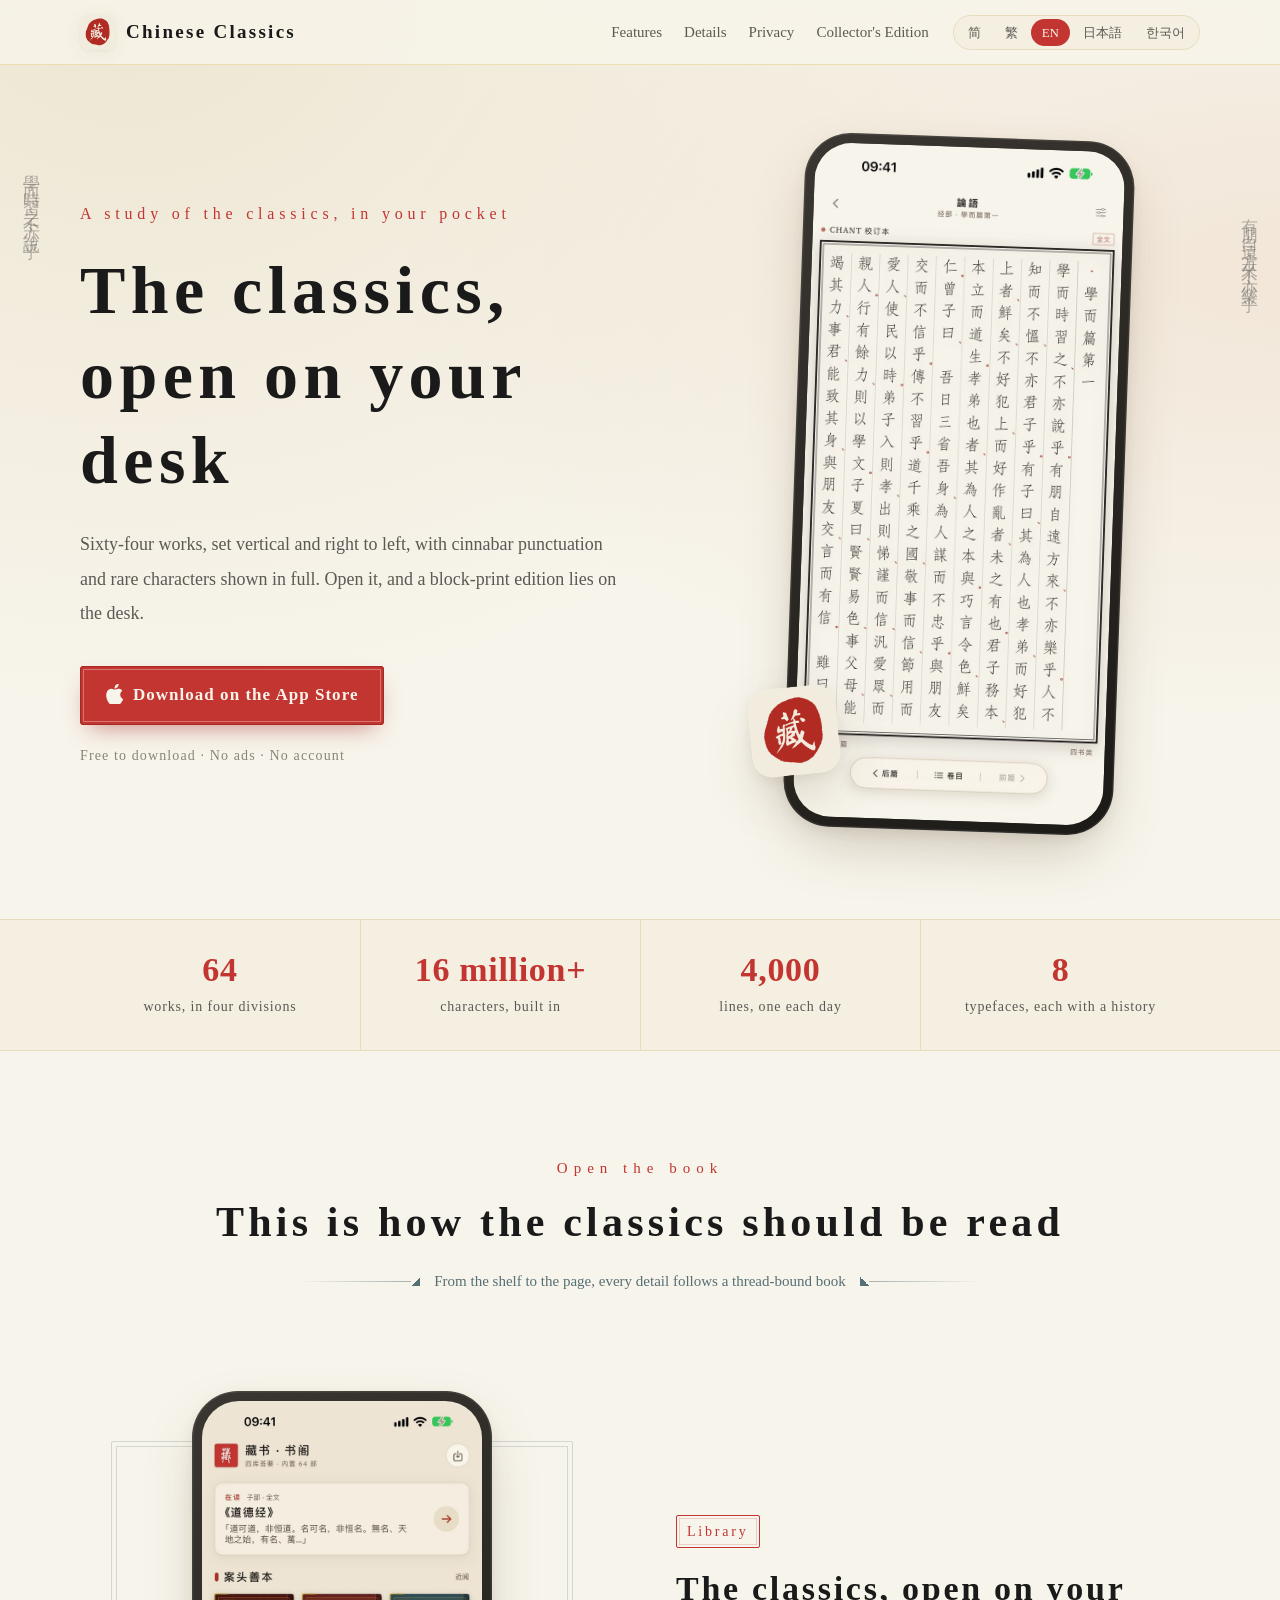
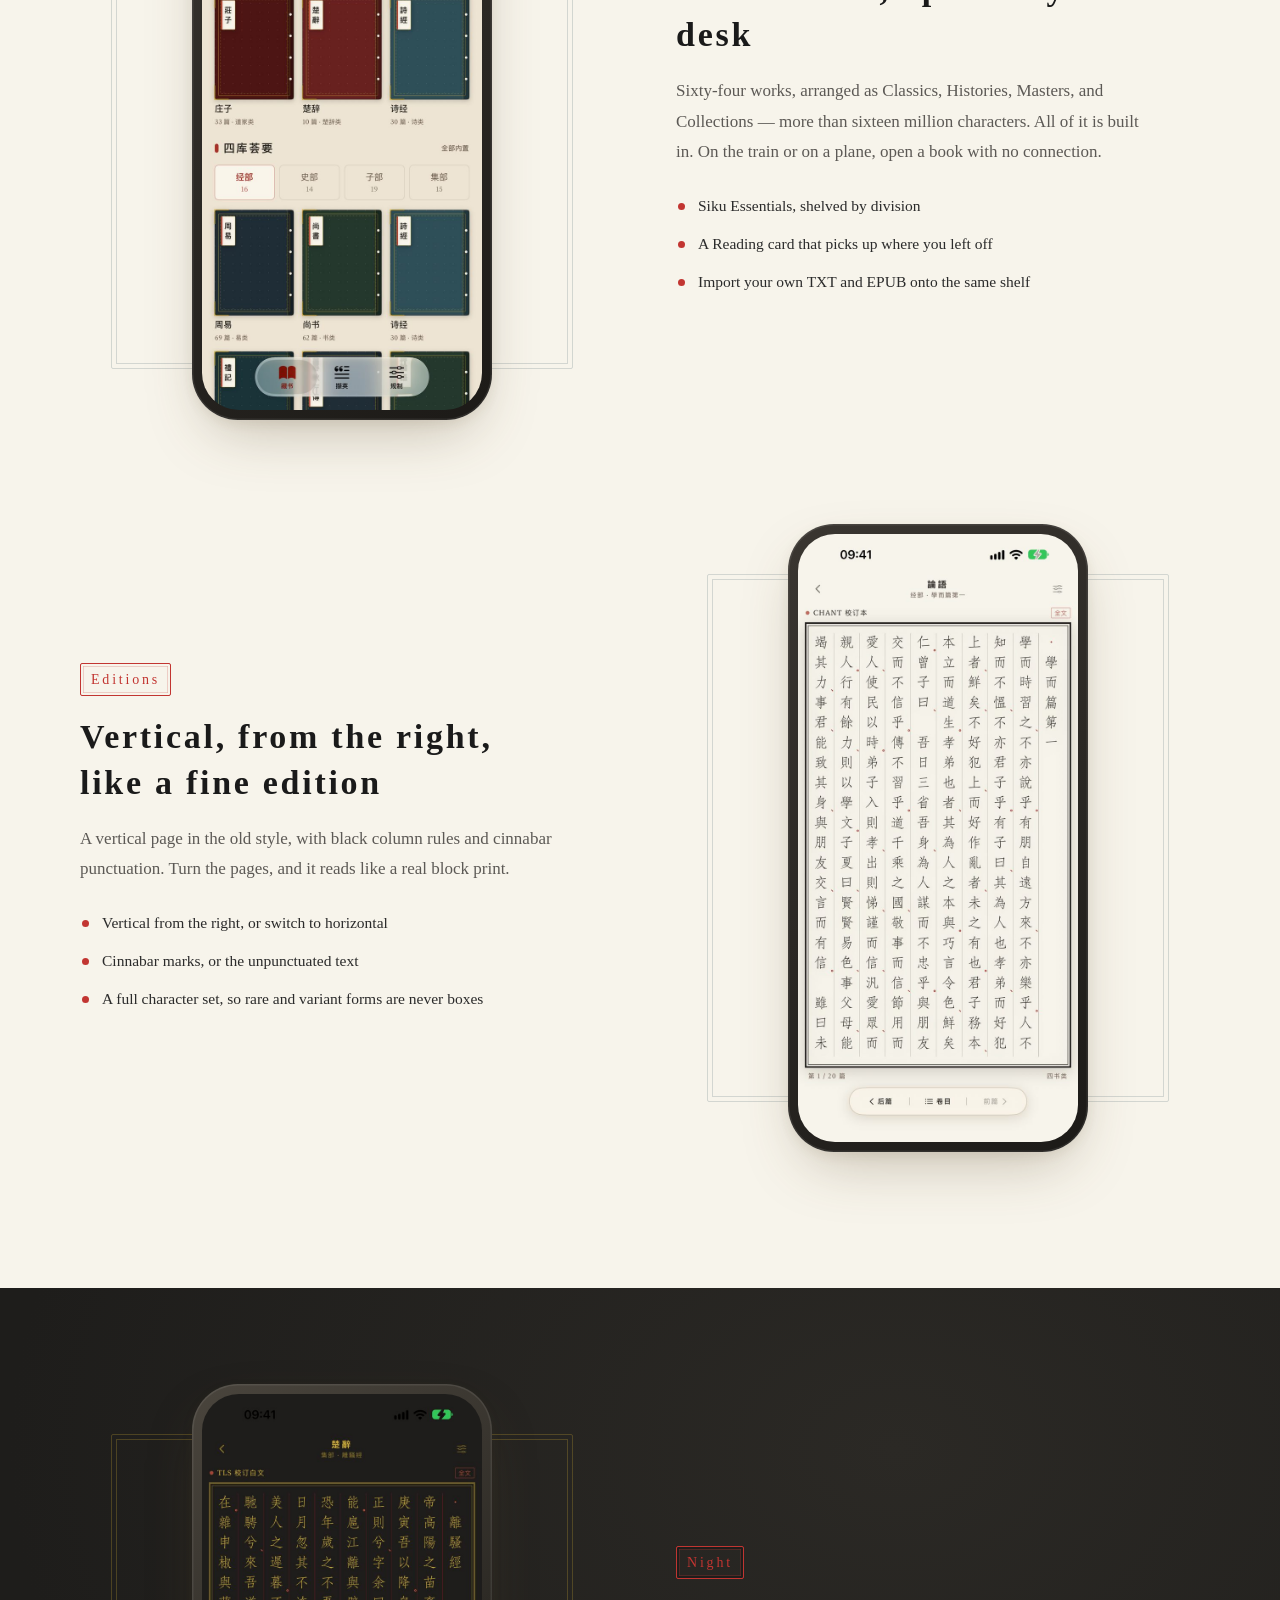
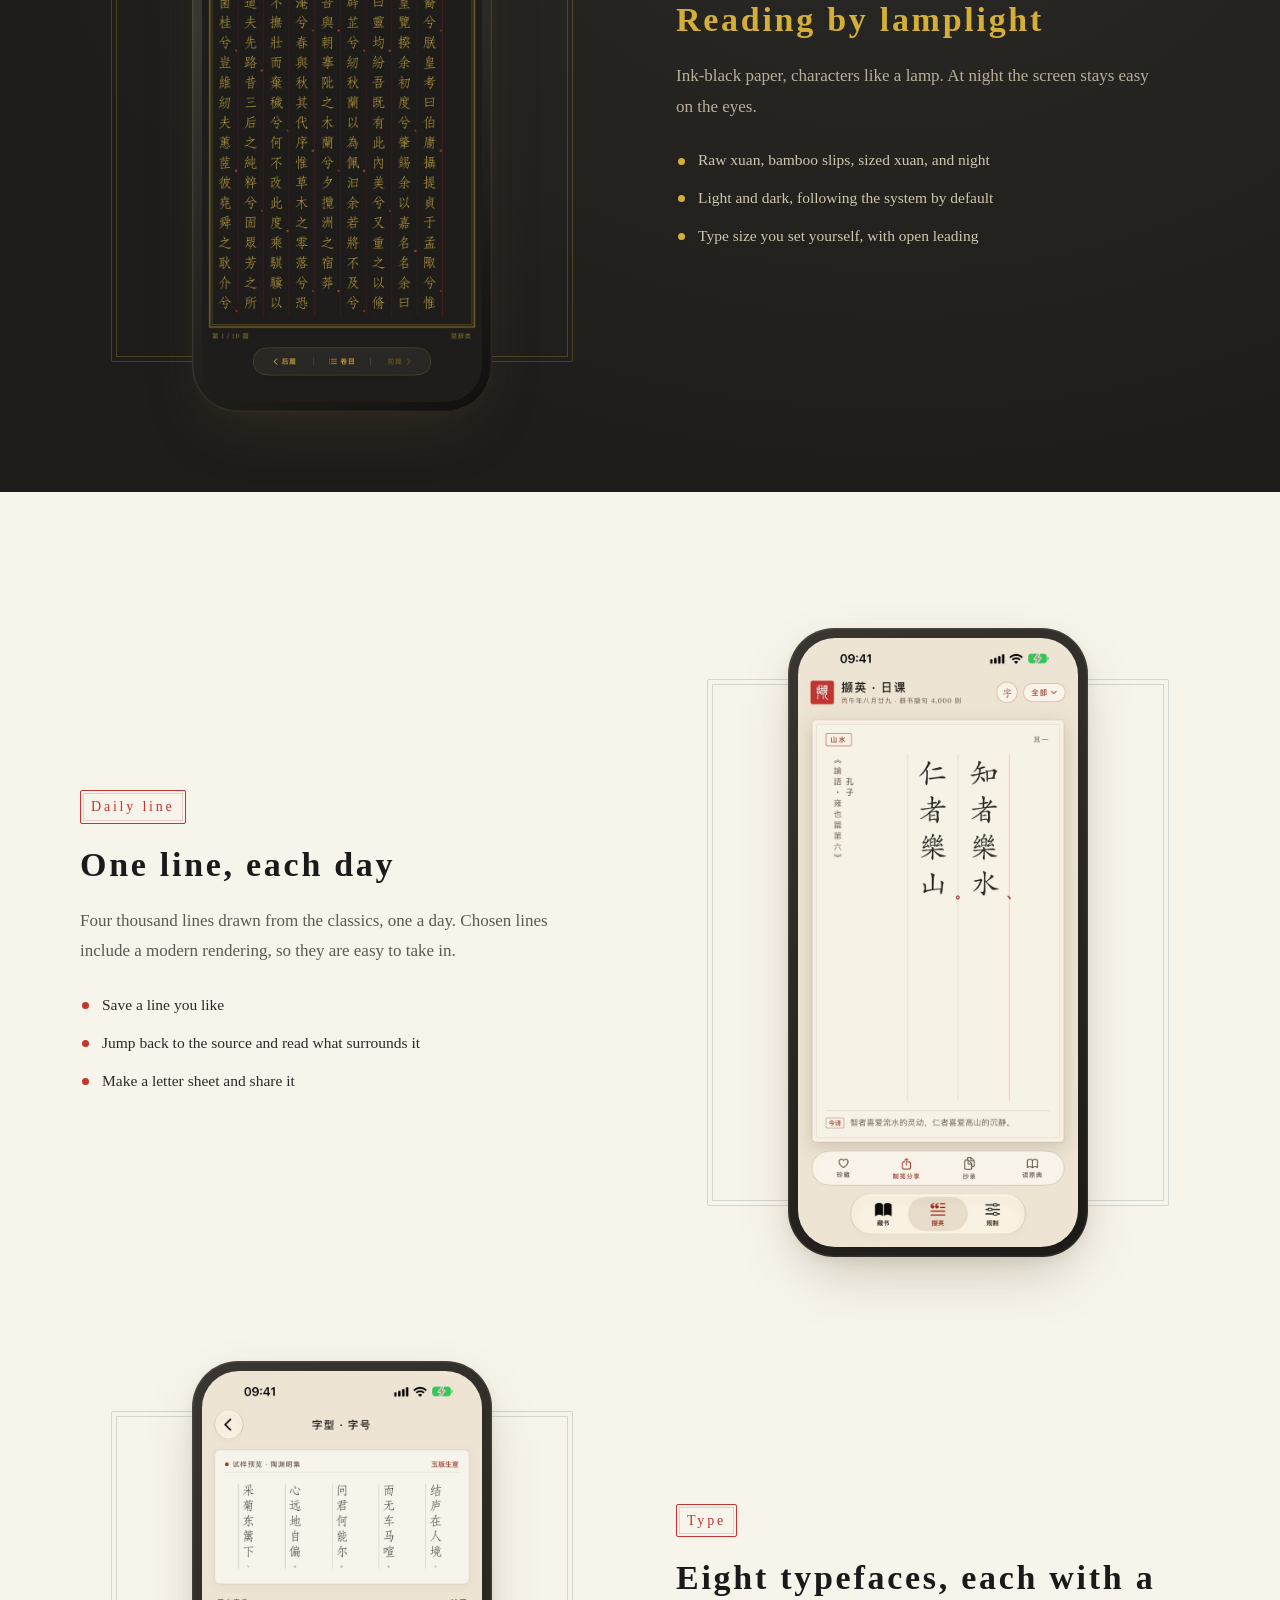
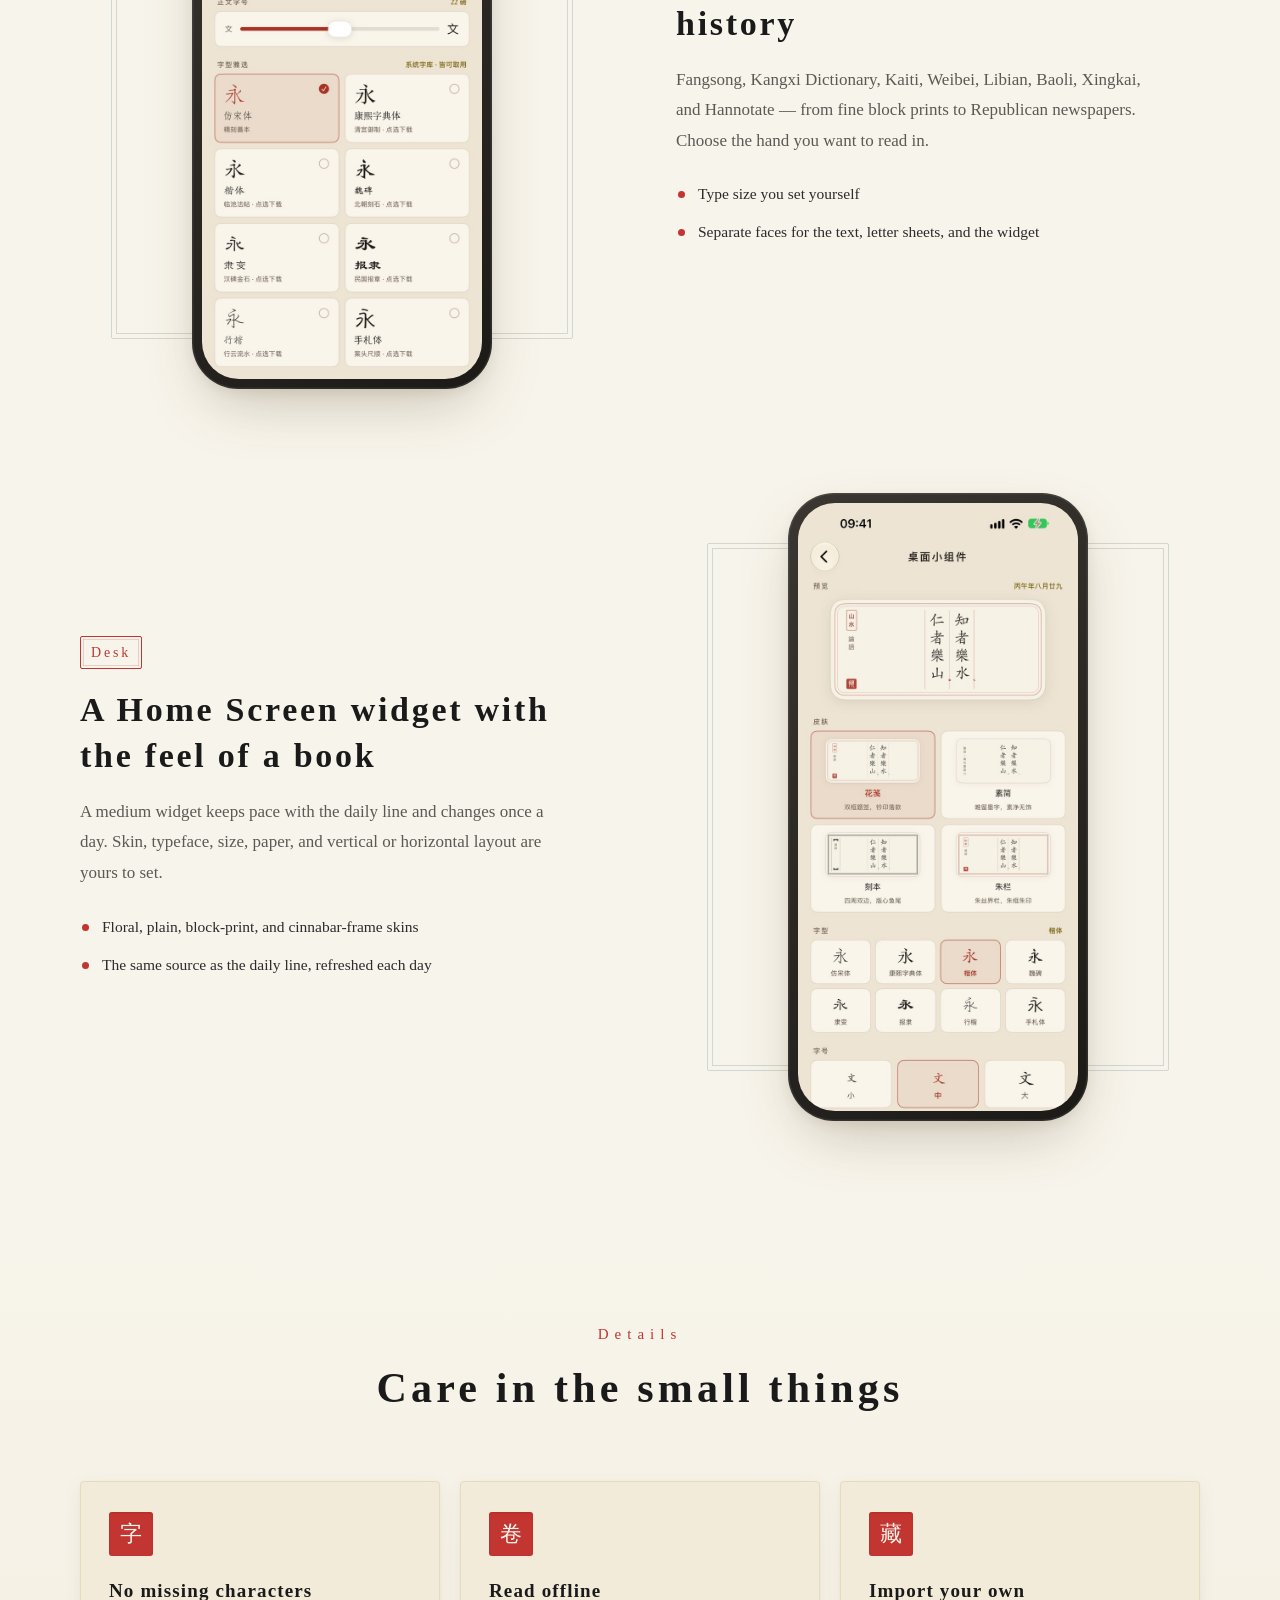
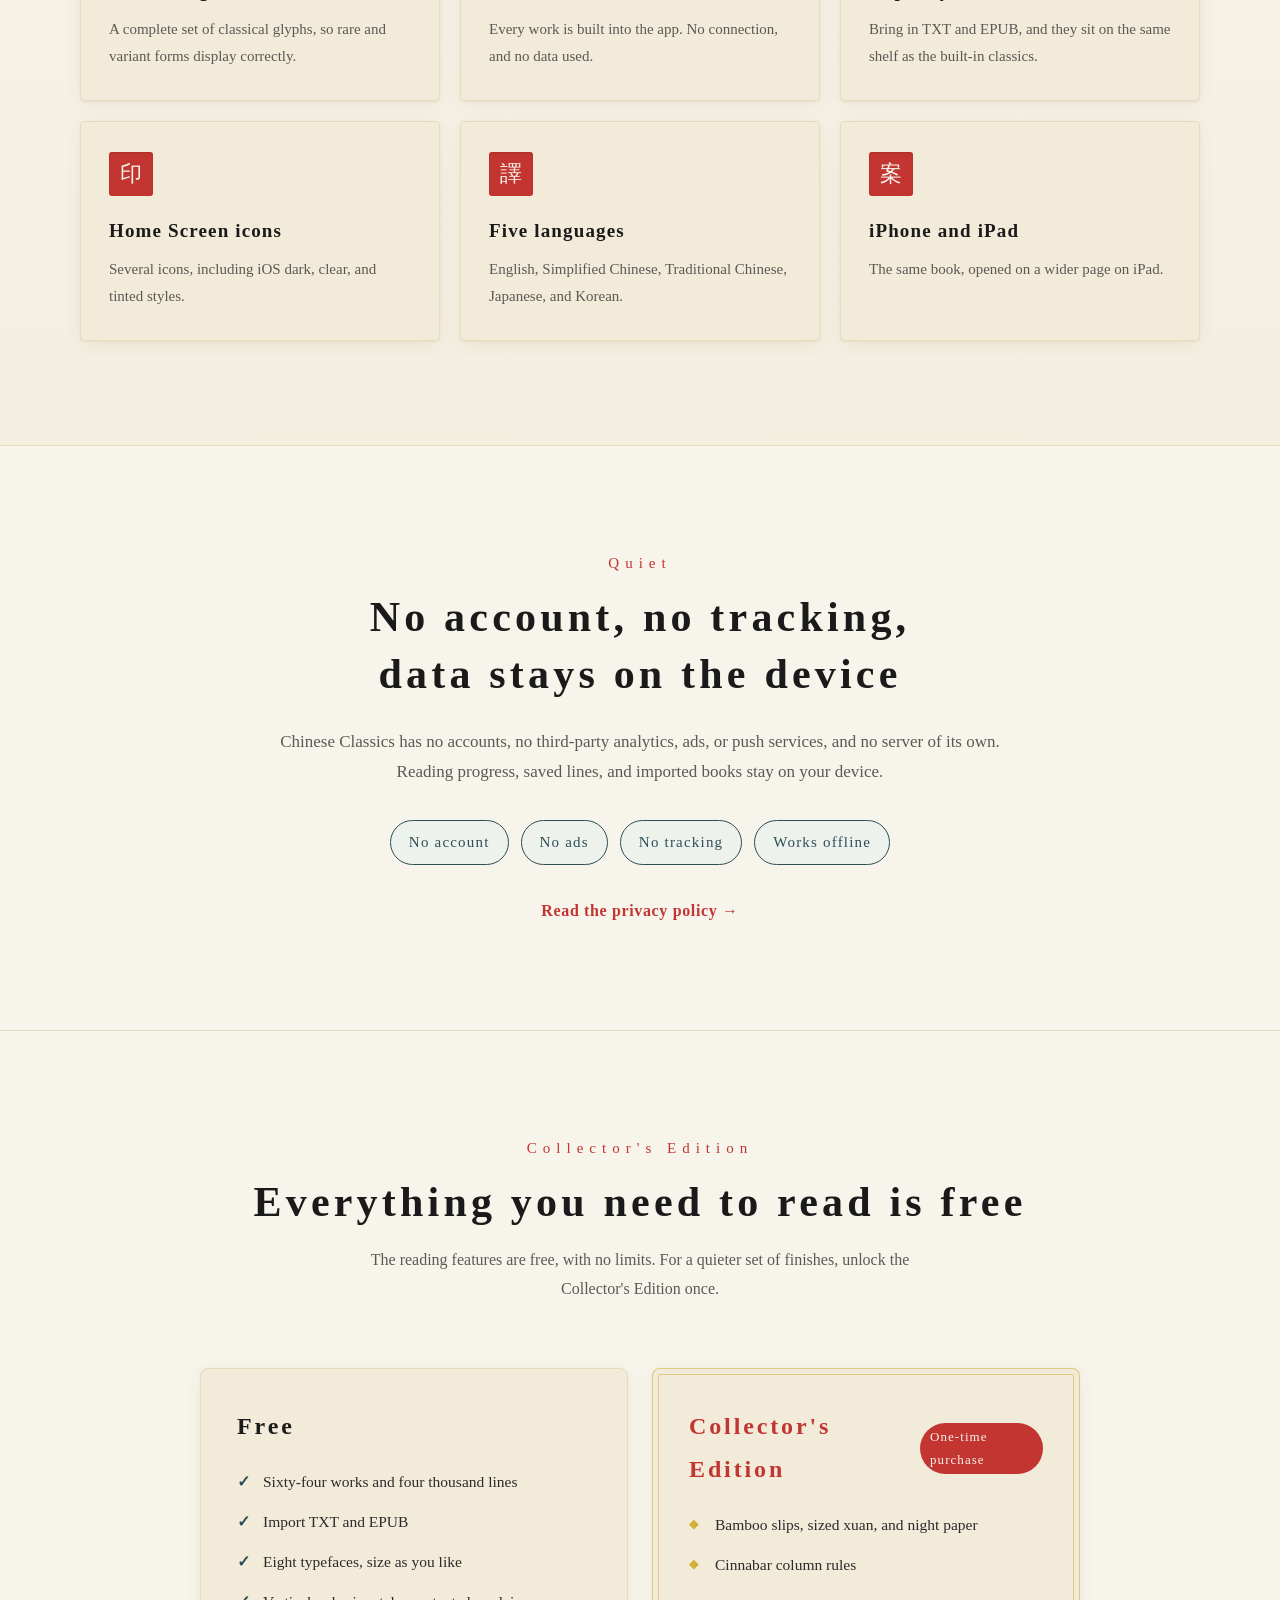
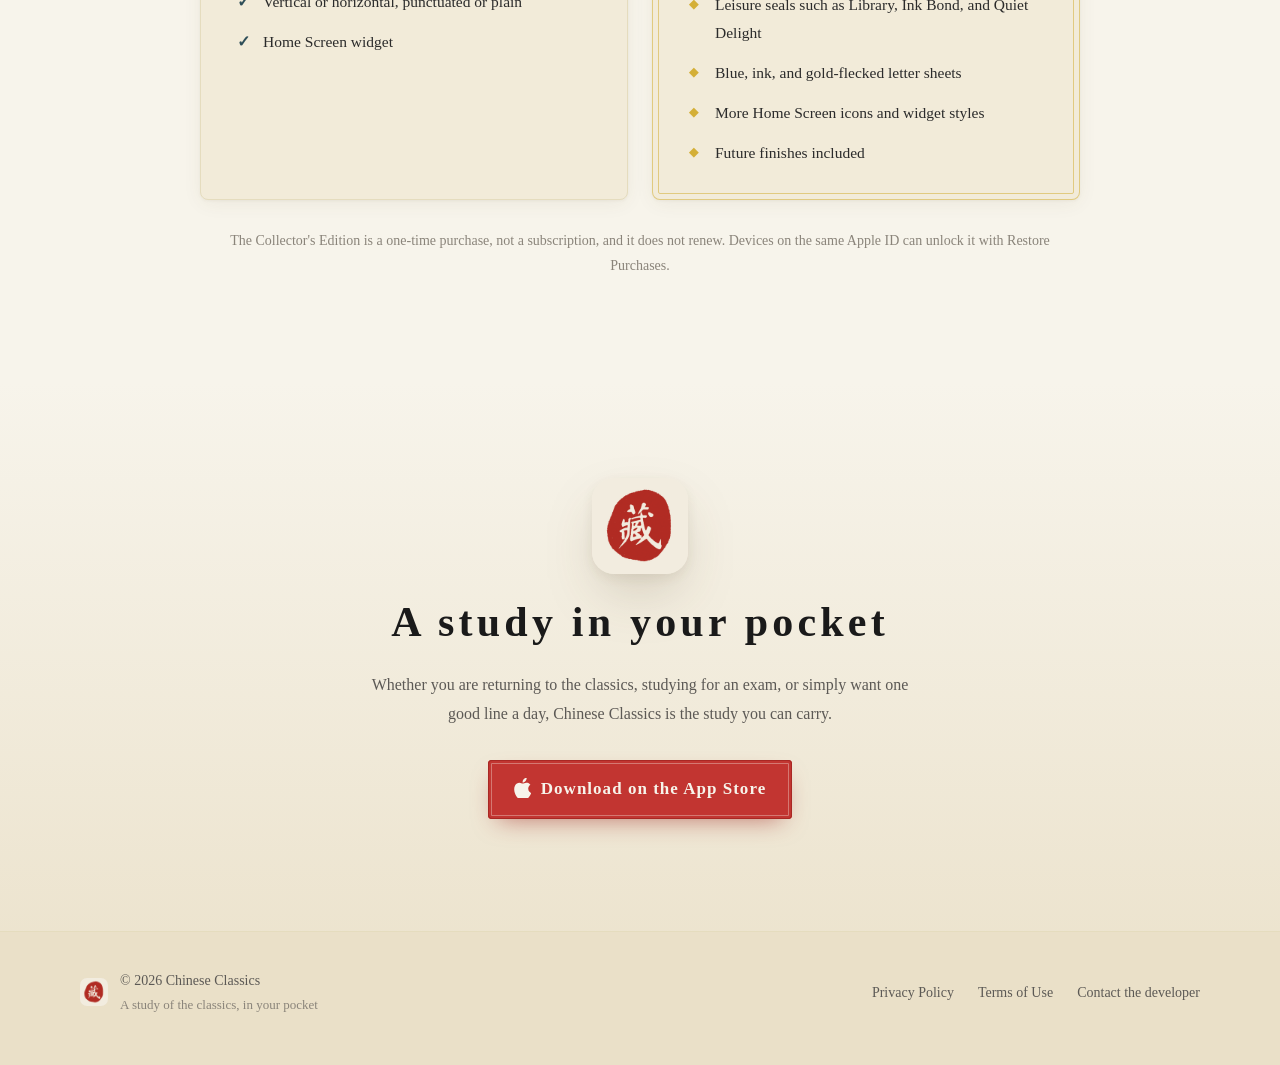
==== commit 6f98b31b: "Add files via upload" ====
--- a/website/index.html
+++ b/website/index.html
@@ -9,6 +9,7 @@
   <link rel="canonical" href="https://cangshuge.nonoor.com/">
   <link rel="alternate" hreflang="zh-Hans" href="https://cangshuge.nonoor.com/?lang=zh-Hans">
   <link rel="alternate" hreflang="zh-Hant" href="https://cangshuge.nonoor.com/?lang=zh-Hant">
+  <link rel="alternate" hreflang="en" href="https://cangshuge.nonoor.com/?lang=en">
   <link rel="alternate" hreflang="ja" href="https://cangshuge.nonoor.com/?lang=ja">
   <link rel="alternate" hreflang="ko" href="https://cangshuge.nonoor.com/?lang=ko">
   <link rel="alternate" hreflang="x-default" href="https://cangshuge.nonoor.com/">
@@ -38,6 +39,7 @@
       <nav class="lang-switcher" aria-label="Language">
         <button type="button" data-lang="zh-Hans">简</button>
         <button type="button" data-lang="zh-Hant">繁</button>
+        <button type="button" data-lang="en">EN</button>
         <button type="button" data-lang="ja">日本語</button>
         <button type="button" data-lang="ko">한국어</button>
       </nav>
@@ -54,9 +56,9 @@
           <h1 data-i18n-html="heroTitle">经史子集，<br>尽在案头</h1>
           <p class="hero-subtitle" data-i18n="heroSubtitle">精选六十四部经典，纵排右起、朱点句读，生僻古字完整显示。打开它，就像在案头摊开一部刻本善本。</p>
           <div class="hero-actions">
-            <a class="seal-button is-pending" data-app-store aria-disabled="true" target="_blank" rel="noopener">
+            <a class="seal-button" data-app-store href="https://apps.apple.com/app/id6820840209" target="_blank" rel="noopener">
               <svg class="apple-mark" viewBox="0 0 17 20" aria-hidden="true"><path fill="currentColor" d="M14.2 10.6c0-2.6 2.1-3.8 2.2-3.9-1.2-1.8-3.1-2-3.7-2-1.6-.2-3.1.9-3.9.9-.8 0-2-.9-3.4-.9C3.7 4.8 2 5.8 1.1 7.4-.8 10.7.6 15.6 2.4 18.2c.9 1.3 1.9 2.7 3.3 2.6 1.3-.1 1.8-.9 3.4-.9s2 .9 3.4.8c1.4 0 2.3-1.3 3.2-2.6 1-1.5 1.4-2.9 1.4-3-.1 0-2.9-1.1-2.9-4.5zM11.6 3c.7-.9 1.2-2.1 1.1-3.3-1 0-2.3.7-3 1.6-.7.8-1.2 2-1.1 3.2 1.1.1 2.3-.6 3-1.5z"/></svg>
-              <span>敬请期待</span>
+              <span>App Store 下载</span>
             </a>
             <p class="hero-note" data-i18n="heroNote">免费下载 · 无广告 · 无需注册</p>
           </div>
@@ -215,9 +217,9 @@
         <img src="./assets/app-icon.png" alt="" width="96" height="96" class="cta-icon">
         <h2 data-i18n="ctaTitle">让口袋里有一间书斋</h2>
         <p data-i18n="ctaSubtitle"></p>
-        <a class="seal-button is-pending" data-app-store aria-disabled="true" target="_blank" rel="noopener">
+        <a class="seal-button" data-app-store href="https://apps.apple.com/app/id6820840209" target="_blank" rel="noopener">
           <svg class="apple-mark" viewBox="0 0 17 20" aria-hidden="true"><path fill="currentColor" d="M14.2 10.6c0-2.6 2.1-3.8 2.2-3.9-1.2-1.8-3.1-2-3.7-2-1.6-.2-3.1.9-3.9.9-.8 0-2-.9-3.4-.9C3.7 4.8 2 5.8 1.1 7.4-.8 10.7.6 15.6 2.4 18.2c.9 1.3 1.9 2.7 3.3 2.6 1.3-.1 1.8-.9 3.4-.9s2 .9 3.4.8c1.4 0 2.3-1.3 3.2-2.6 1-1.5 1.4-2.9 1.4-3-.1 0-2.9-1.1-2.9-4.5zM11.6 3c.7-.9 1.2-2.1 1.1-3.3-1 0-2.3.7-3 1.6-.7.8-1.2 2-1.1 3.2 1.1.1 2.3-.6 3-1.5z"/></svg>
-          <span>敬请期待</span>
+          <span>App Store 下载</span>
         </a>
       </div>
     </section>
